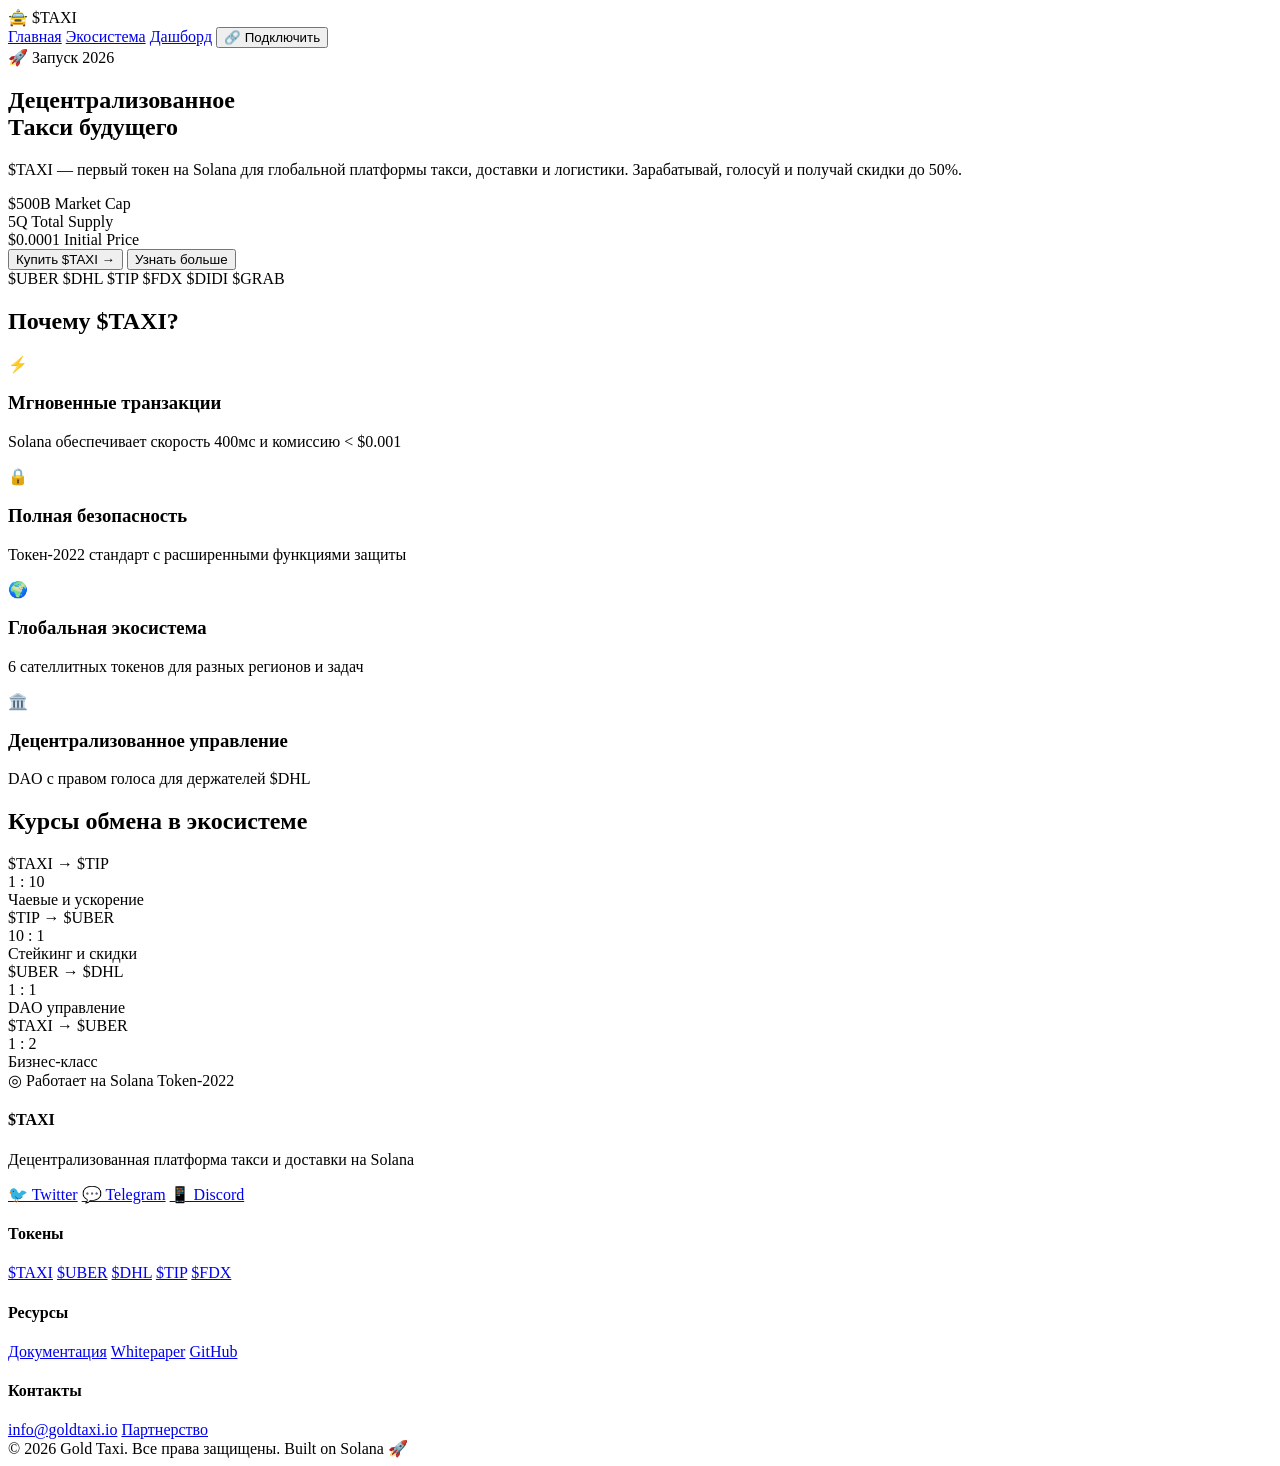
==== index.html @ 5adc87a0 "Add initial index.html for Gold Taxi platform This is the initial commit of the index.html file cont" ====
<!DOCTYPE html>
<html lang="ru">
<head>
    <meta charset="UTF-8">
    <meta name="viewport" content="width=device-width, initial-scale=1.0">
    <title>Gold Taxi - Децентрализованное такси на Solana</title>
    <link rel="stylesheet" href="style.css">
    <link rel="icon" href="data:image/svg+xml,<svg xmlns='http://www.w3.org/2000/svg' viewBox='0 0 100 100'><text y='.9em' font-size='90'>🚖</text></svg>">
</head>
<body>
    <nav class="navbar">
        <div class="nav-container">
            <div class="nav-logo">
                <span class="logo-icon">🚖</span>
                <span class="logo-text">$TAXI</span>
            </div>
            <div class="nav-links">
                <a href="index.html" class="active">Главная</a>
                <a href="ecosystem.html">Экосистема</a>
                <a href="dashboard.html">Дашборд</a>
                <button id="connectWallet" class="wallet-btn">🔗 Подключить</button>
            </div>
        </div>
    </nav>

    <section class="hero">
        <div class="hero-container">
            <div class="hero-content">
                <div class="hero-badge">🚀 Запуск 2026</div>
                <h1 class="hero-title">
                    Децентрализованное<br>
                    <span class="gradient-text">Такси будущего</span>
                </h1>
                <p class="hero-description">
                    $TAXI — первый токен на Solana для глобальной платформы такси, 
                    доставки и логистики. Зарабатывай, голосуй и получай скидки до 50%.
                </p>
                <div class="hero-stats">
                    <div class="stat-item">
                        <span class="stat-value">$500B</span>
                        <span class="stat-label">Market Cap</span>
                    </div>
                    <div class="stat-divider"></div>
                    <div class="stat-item">
                        <span class="stat-value">5Q</span>
                        <span class="stat-label">Total Supply</span>
                    </div>
                    <div class="stat-divider"></div>
                    <div class="stat-item">
                        <span class="stat-value">$0.0001</span>
                        <span class="stat-label">Initial Price</span>
                    </div>
                </div>
                <div class="hero-actions">
                    <button class="btn-primary" id="buyTaxi">
                        Купить $TAXI →
                    </button>
                    <button class="btn-secondary" id="learnMore">
                        Узнать больше
                    </button>
                </div>
            </div>
            <div class="hero-visual">
                <div class="taxi-car">
                    <div class="car-body"></div>
                    <div class="car-wheel front"></div>
                    <div class="car-wheel back"></div>
                </div>
                <div class="floating-tokens">
                    <span class="token-bubble">$UBER</span>
                    <span class="token-bubble">$DHL</span>
                    <span class="token-bubble">$TIP</span>
                    <span class="token-bubble">$FDX</span>
                    <span class="token-bubble">$DIDI</span>
                    <span class="token-bubble">$GRAB</span>
                </div>
            </div>
        </div>
    </section>

    <section class="features">
        <div class="container">
            <h2 class="section-title">Почему <span class="highlight">$TAXI</span>?</h2>
            <div class="features-grid">
                <div class="feature-card">
                    <div class="feature-icon">⚡</div>
                    <h3>Мгновенные транзакции</h3>
                    <p>Solana обеспечивает скорость 400мс и комиссию < $0.001</p>
                </div>
                <div class="feature-card">
                    <div class="feature-icon">🔒</div>
                    <h3>Полная безопасность</h3>
                    <p>Токен-2022 стандарт с расширенными функциями защиты</p>
                </div>
                <div class="feature-card">
                    <div class="feature-icon">🌍</div>
                    <h3>Глобальная экосистема</h3>
                    <p>6 сателлитных токенов для разных регионов и задач</p>
                </div>
                <div class="feature-card">
                    <div class="feature-icon">🏛️</div>
                    <h3>Децентрализованное управление</h3>
                    <p>DAO с правом голоса для держателей $DHL</p>
                </div>
            </div>
        </div>
    </section>

    <section class="exchange">
        <div class="container">
            <h2 class="section-title">Курсы обмена в <span class="highlight">экосистеме</span></h2>
            <div class="exchange-grid">
                <div class="exchange-card">
                    <div class="exchange-pair">$TAXI → $TIP</div>
                    <div class="exchange-rate">1 : 10</div>
                    <div class="exchange-desc">Чаевые и ускорение</div>
                </div>
                <div class="exchange-card">
                    <div class="exchange-pair">$TIP → $UBER</div>
                    <div class="exchange-rate">10 : 1</div>
                    <div class="exchange-desc">Стейкинг и скидки</div>
                </div>
                <div class="exchange-card">
                    <div class="exchange-pair">$UBER → $DHL</div>
                    <div class="exchange-rate">1 : 1</div>
                    <div class="exchange-desc">DAO управление</div>
                </div>
                <div class="exchange-card">
                    <div class="exchange-pair">$TAXI → $UBER</div>
                    <div class="exchange-rate">1 : 2</div>
                    <div class="exchange-desc">Бизнес-класс</div>
                </div>
            </div>
        </div>
    </section>

    <section class="solana-badge">
        <div class="container">
            <div class="badge-content">
                <span class="solana-icon">◎</span>
                <span>Работает на</span>
                <span class="solana-text">Solana</span>
                <span class="badge-version">Token-2022</span>
            </div>
        </div>
    </section>

    <footer class="footer">
        <div class="container">
            <div class="footer-grid">
                <div class="footer-col">
                    <h4>$TAXI</h4>
                    <p>Децентрализованная платформа такси и доставки на Solana</p>
                    <div class="social-links">
                        <a href="#">🐦 Twitter</a>
                        <a href="#">💬 Telegram</a>
                        <a href="#">📱 Discord</a>
                    </div>
                </div>
                <div class="footer-col">
                    <h4>Токены</h4>
                    <a href="#">$TAXI</a>
                    <a href="#">$UBER</a>
                    <a href="#">$DHL</a>
                    <a href="#">$TIP</a>
                    <a href="#">$FDX</a>
                </div>
                <div class="footer-col">
                    <h4>Ресурсы</h4>
                    <a href="#">Документация</a>
                    <a href="#">Whitepaper</a>
                    <a href="#">GitHub</a>
                </div>
                <div class="footer-col">
                    <h4>Контакты</h4>
                    <a href="mailto:info@goldtaxi.io">info@goldtaxi.io</a>
                    <a href="#">Партнерство</a>
                </div>
            </div>
            <div class="footer-bottom">
                <span>© 2026 Gold Taxi. Все права защищены.</span>
                <span>Built on Solana 🚀</span>
            </div>
        </div>
    </footer>

    <script src="script.js"></script>
</body>
</html>
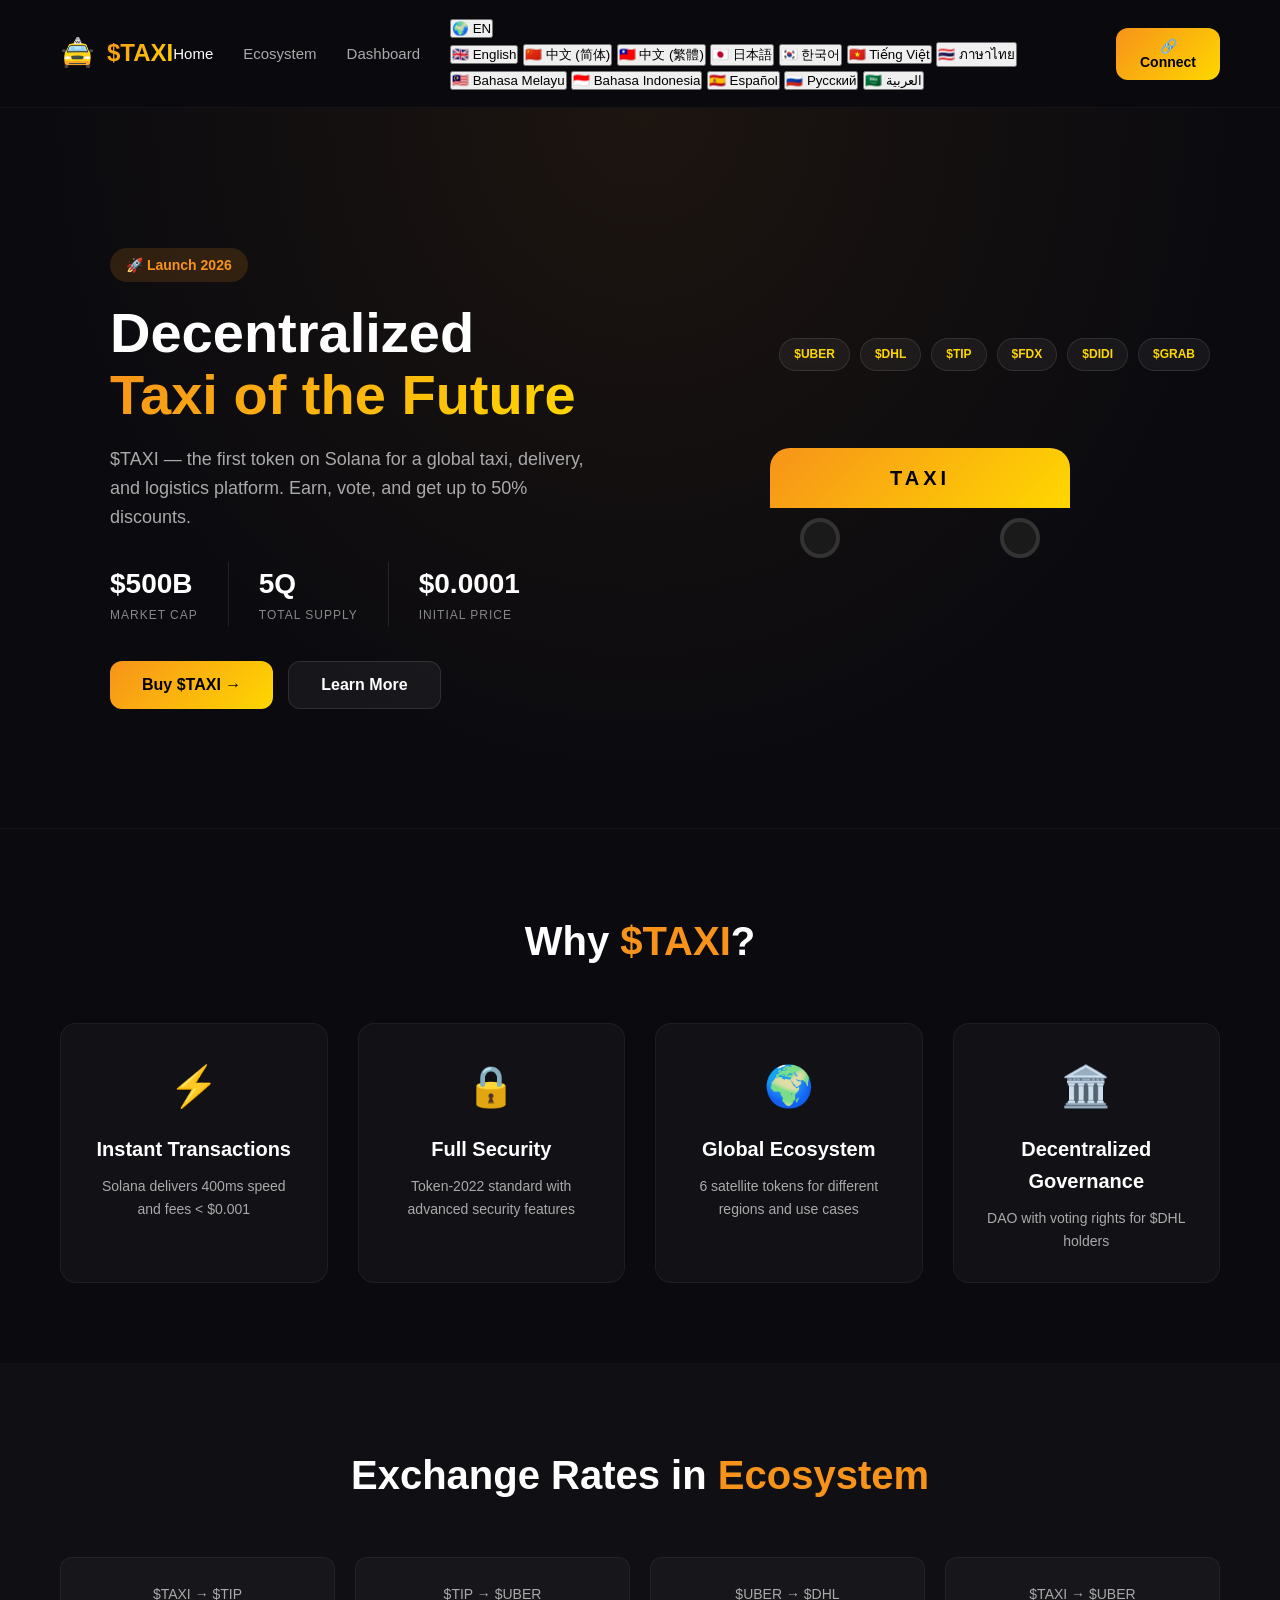
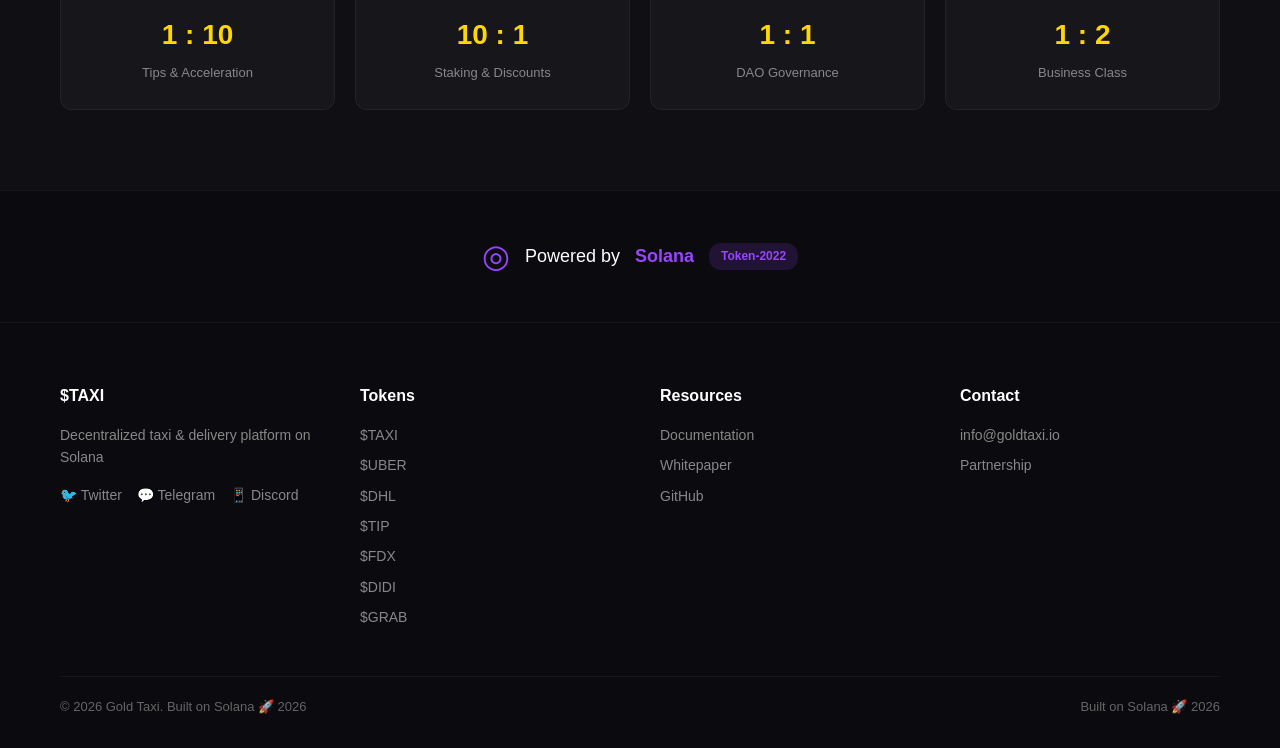
==== commit fc9bdaac: "Translate index.html content to English" ====
--- a/index.html
+++ b/index.html
@@ -1,9 +1,9 @@
 <!DOCTYPE html>
-<html lang="ru">
+<html lang="en">
 <head>
     <meta charset="UTF-8">
     <meta name="viewport" content="width=device-width, initial-scale=1.0">
-    <title>Gold Taxi - Децентрализованное такси на Solana</title>
+    <title>Gold Taxi - Decentralized Taxi on Solana</title>
     <link rel="stylesheet" href="style.css">
     <link rel="icon" href="data:image/svg+xml,<svg xmlns='http://www.w3.org/2000/svg' viewBox='0 0 100 100'><text y='.9em' font-size='90'>🚖</text></svg>">
 </head>
@@ -15,10 +15,29 @@
                 <span class="logo-text">$TAXI</span>
             </div>
             <div class="nav-links">
-                <a href="index.html" class="active">Главная</a>
-                <a href="ecosystem.html">Экосистема</a>
-                <a href="dashboard.html">Дашборд</a>
-                <button id="connectWallet" class="wallet-btn">🔗 Подключить</button>
+                <a href="index.html" class="active" data-i18n="nav_home">Home</a>
+                <a href="ecosystem.html" data-i18n="nav_ecosystem">Ecosystem</a>
+                <a href="dashboard.html" data-i18n="nav_dashboard">Dashboard</a>
+                <div class="language-selector">
+                    <button class="lang-btn" onclick="toggleLanguages()">
+                        🌍 <span id="currentLangLabel">EN</span>
+                    </button>
+                    <div class="lang-dropdown" id="langDropdown">
+                        <button onclick="setLanguage('en')">🇬🇧 English</button>
+                        <button onclick="setLanguage('zh-CN')">🇨🇳 中文 (简体)</button>
+                        <button onclick="setLanguage('zh-TW')">🇹🇼 中文 (繁體)</button>
+                        <button onclick="setLanguage('ja')">🇯🇵 日本語</button>
+                        <button onclick="setLanguage('ko')">🇰🇷 한국어</button>
+                        <button onclick="setLanguage('vi')">🇻🇳 Tiếng Việt</button>
+                        <button onclick="setLanguage('th')">🇹🇭 ภาษาไทย</button>
+                        <button onclick="setLanguage('ms')">🇲🇾 Bahasa Melayu</button>
+                        <button onclick="setLanguage('id')">🇮🇩 Bahasa Indonesia</button>
+                        <button onclick="setLanguage('es')">🇪🇸 Español</button>
+                        <button onclick="setLanguage('ru')">🇷🇺 Русский</button>
+                        <button onclick="setLanguage('ar')">🇸🇦 العربية</button>
+                    </div>
+                </div>
+                <button id="connectWallet" class="wallet-btn">🔗 Connect</button>
             </div>
         </div>
     </nav>
@@ -26,38 +45,34 @@
     <section class="hero">
         <div class="hero-container">
             <div class="hero-content">
-                <div class="hero-badge">🚀 Запуск 2026</div>
+                <div class="hero-badge" data-i18n="hero_badge">🚀 Launch 2026</div>
                 <h1 class="hero-title">
-                    Децентрализованное<br>
-                    <span class="gradient-text">Такси будущего</span>
+                    <span data-i18n="hero_title1">Decentralized</span><br>
+                    <span class="gradient-text" data-i18n="hero_title2">Taxi of the Future</span>
                 </h1>
-                <p class="hero-description">
-                    $TAXI — первый токен на Solana для глобальной платформы такси, 
-                    доставки и логистики. Зарабатывай, голосуй и получай скидки до 50%.
+                <p class="hero-description" data-i18n="hero_desc">
+                    $TAXI — the first token on Solana for a global taxi, delivery, and logistics platform. 
+                    Earn, vote, and get up to 50% discounts.
                 </p>
                 <div class="hero-stats">
                     <div class="stat-item">
                         <span class="stat-value">$500B</span>
-                        <span class="stat-label">Market Cap</span>
+                        <span class="stat-label" data-i18n="stat_mcap">Market Cap</span>
                     </div>
                     <div class="stat-divider"></div>
                     <div class="stat-item">
                         <span class="stat-value">5Q</span>
-                        <span class="stat-label">Total Supply</span>
+                        <span class="stat-label" data-i18n="stat_supply">Total Supply</span>
                     </div>
                     <div class="stat-divider"></div>
                     <div class="stat-item">
                         <span class="stat-value">$0.0001</span>
-                        <span class="stat-label">Initial Price</span>
+                        <span class="stat-label" data-i18n="stat_price">Initial Price</span>
                     </div>
                 </div>
                 <div class="hero-actions">
-                    <button class="btn-primary" id="buyTaxi">
-                        Купить $TAXI →
-                    </button>
-                    <button class="btn-secondary" id="learnMore">
-                        Узнать больше
-                    </button>
+                    <button class="btn-primary" id="buyTaxi" data-i18n="btn_buy">Buy $TAXI →</button>
+                    <button class="btn-secondary" id="learnMore" data-i18n="btn_learn">Learn More</button>
                 </div>
             </div>
             <div class="hero-visual">
@@ -80,27 +95,27 @@
 
     <section class="features">
         <div class="container">
-            <h2 class="section-title">Почему <span class="highlight">$TAXI</span>?</h2>
+            <h2 class="section-title"><span data-i18n="features_title1">Why</span> <span class="highlight" data-i18n="features_title2">$TAXI</span><span data-i18n="features_title3">?</span></h2>
             <div class="features-grid">
                 <div class="feature-card">
                     <div class="feature-icon">⚡</div>
-                    <h3>Мгновенные транзакции</h3>
-                    <p>Solana обеспечивает скорость 400мс и комиссию < $0.001</p>
+                    <h3 data-i18n="feature1_title">Instant Transactions</h3>
+                    <p data-i18n="feature1_desc">Solana delivers 400ms speed and fees < $0.001</p>
                 </div>
                 <div class="feature-card">
                     <div class="feature-icon">🔒</div>
-                    <h3>Полная безопасность</h3>
-                    <p>Токен-2022 стандарт с расширенными функциями защиты</p>
+                    <h3 data-i18n="feature2_title">Full Security</h3>
+                    <p data-i18n="feature2_desc">Token-2022 standard with advanced security features</p>
                 </div>
                 <div class="feature-card">
                     <div class="feature-icon">🌍</div>
-                    <h3>Глобальная экосистема</h3>
-                    <p>6 сателлитных токенов для разных регионов и задач</p>
+                    <h3 data-i18n="feature3_title">Global Ecosystem</h3>
+                    <p data-i18n="feature3_desc">6 satellite tokens for different regions and use cases</p>
                 </div>
                 <div class="feature-card">
                     <div class="feature-icon">🏛️</div>
-                    <h3>Децентрализованное управление</h3>
-                    <p>DAO с правом голоса для держателей $DHL</p>
+                    <h3 data-i18n="feature4_title">Decentralized Governance</h3>
+                    <p data-i18n="feature4_desc">DAO with voting rights for $DHL holders</p>
                 </div>
             </div>
         </div>
@@ -108,27 +123,27 @@
 
     <section class="exchange">
         <div class="container">
-            <h2 class="section-title">Курсы обмена в <span class="highlight">экосистеме</span></h2>
+            <h2 class="section-title"><span data-i18n="exchange_title1">Exchange Rates in</span> <span class="highlight" data-i18n="exchange_title2">Ecosystem</span></h2>
             <div class="exchange-grid">
                 <div class="exchange-card">
                     <div class="exchange-pair">$TAXI → $TIP</div>
                     <div class="exchange-rate">1 : 10</div>
-                    <div class="exchange-desc">Чаевые и ускорение</div>
+                    <div class="exchange-desc" data-i18n="exchange1">Tips & Acceleration</div>
                 </div>
                 <div class="exchange-card">
                     <div class="exchange-pair">$TIP → $UBER</div>
                     <div class="exchange-rate">10 : 1</div>
-                    <div class="exchange-desc">Стейкинг и скидки</div>
+                    <div class="exchange-desc" data-i18n="exchange2">Staking & Discounts</div>
                 </div>
                 <div class="exchange-card">
                     <div class="exchange-pair">$UBER → $DHL</div>
                     <div class="exchange-rate">1 : 1</div>
-                    <div class="exchange-desc">DAO управление</div>
+                    <div class="exchange-desc" data-i18n="exchange3">DAO Governance</div>
                 </div>
                 <div class="exchange-card">
                     <div class="exchange-pair">$TAXI → $UBER</div>
                     <div class="exchange-rate">1 : 2</div>
-                    <div class="exchange-desc">Бизнес-класс</div>
+                    <div class="exchange-desc" data-i18n="exchange4">Business Class</div>
                 </div>
             </div>
         </div>
@@ -138,7 +153,7 @@
         <div class="container">
             <div class="badge-content">
                 <span class="solana-icon">◎</span>
-                <span>Работает на</span>
+                <span data-i18n="solana_powered">Powered by</span>
                 <span class="solana-text">Solana</span>
                 <span class="badge-version">Token-2022</span>
             </div>
@@ -150,7 +165,7 @@
             <div class="footer-grid">
                 <div class="footer-col">
                     <h4>$TAXI</h4>
-                    <p>Децентрализованная платформа такси и доставки на Solana</p>
+                    <p data-i18n="footer_desc">Decentralized taxi & delivery platform on Solana</p>
                     <div class="social-links">
                         <a href="#">🐦 Twitter</a>
                         <a href="#">💬 Telegram</a>
@@ -158,32 +173,35 @@
                     </div>
                 </div>
                 <div class="footer-col">
-                    <h4>Токены</h4>
+                    <h4 data-i18n="footer_tokens">Tokens</h4>
                     <a href="#">$TAXI</a>
                     <a href="#">$UBER</a>
                     <a href="#">$DHL</a>
                     <a href="#">$TIP</a>
                     <a href="#">$FDX</a>
-                </div>
-                <div class="footer-col">
-                    <h4>Ресурсы</h4>
-                    <a href="#">Документация</a>
-                    <a href="#">Whitepaper</a>
-                    <a href="#">GitHub</a>
-                </div>
-                <div class="footer-col">
-                    <h4>Контакты</h4>
+                    <a href="#">$DIDI</a>
+                    <a href="#">$GRAB</a>
+                </div>
+                <div class="footer-col">
+                    <h4 data-i18n="footer_resources">Resources</h4>
+                    <a href="#" data-i18n="footer_docs">Documentation</a>
+                    <a href="#" data-i18n="footer_whitepaper">Whitepaper</a>
+                    <a href="#" data-i18n="footer_github">GitHub</a>
+                </div>
+                <div class="footer-col">
+                    <h4 data-i18n="footer_contact">Contact</h4>
                     <a href="mailto:info@goldtaxi.io">info@goldtaxi.io</a>
-                    <a href="#">Партнерство</a>
+                    <a href="#" data-i18n="footer_partners">Partnership</a>
                 </div>
             </div>
             <div class="footer-bottom">
-                <span>© 2026 Gold Taxi. Все права защищены.</span>
+                <span>© 2026 Gold Taxi. <span data-i18n="footer_rights">All rights reserved.</span></span>
                 <span>Built on Solana 🚀</span>
             </div>
         </div>
     </footer>
 
     <script src="script.js"></script>
+    <script src="languages.js"></script>
 </body>
 </html>
--- a/style.css
+++ b/style.css
@@ -0,0 +1,1076 @@
+/* RESET & BASE */
+* {
+    margin: 0;
+    padding: 0;
+    box-sizing: border-box;
+}
+
+body {
+    font-family: -apple-system, BlinkMacSystemFont, 'Segoe UI', Roboto, Oxygen, Ubuntu, sans-serif;
+    background: #0a0a0f;
+    color: #fff;
+    line-height: 1.6;
+}
+
+.container {
+    max-width: 1200px;
+    margin: 0 auto;
+    padding: 0 20px;
+}
+
+/* NAVBAR */
+.navbar {
+    background: rgba(10, 10, 15, 0.95);
+    backdrop-filter: blur(10px);
+    border-bottom: 1px solid rgba(255, 255, 255, 0.05);
+    padding: 15px 0;
+    position: sticky;
+    top: 0;
+    z-index: 1000;
+}
+
+.nav-container {
+    max-width: 1200px;
+    margin: 0 auto;
+    padding: 0 20px;
+    display: flex;
+    justify-content: space-between;
+    align-items: center;
+}
+
+.nav-logo {
+    display: flex;
+    align-items: center;
+    gap: 12px;
+}
+
+.logo-icon {
+    font-size: 28px;
+}
+
+.logo-text {
+    font-size: 24px;
+    font-weight: 700;
+    background: linear-gradient(135deg, #f7931a, #ffd700);
+    -webkit-background-clip: text;
+    -webkit-text-fill-color: transparent;
+}
+
+.nav-links {
+    display: flex;
+    align-items: center;
+    gap: 30px;
+}
+
+.nav-links a {
+    color: #aaa;
+    text-decoration: none;
+    font-size: 15px;
+    transition: color 0.3s;
+}
+
+.nav-links a:hover,
+.nav-links a.active {
+    color: #fff;
+}
+
+.wallet-btn {
+    background: linear-gradient(135deg, #f7931a, #ffd700);
+    border: none;
+    color: #000;
+    padding: 10px 24px;
+    border-radius: 12px;
+    font-weight: 600;
+    cursor: pointer;
+    transition: transform 0.2s;
+    font-size: 14px;
+}
+
+.wallet-btn:hover {
+    transform: scale(1.05);
+}
+
+/* HERO */
+.hero {
+    padding: 80px 0 60px;
+    min-height: 80vh;
+    display: flex;
+    align-items: center;
+    background: radial-gradient(ellipse at 50% 0%, rgba(247, 147, 26, 0.08), transparent 70%);
+}
+
+.hero-container {
+    max-width: 1200px;
+    margin: 0 auto;
+    padding: 0 20px;
+    display: grid;
+    grid-template-columns: 1fr 1fr;
+    gap: 60px;
+    align-items: center;
+}
+
+.hero-badge {
+    display: inline-block;
+    background: rgba(247, 147, 26, 0.15);
+    color: #f7931a;
+    padding: 6px 16px;
+    border-radius: 20px;
+    font-size: 14px;
+    font-weight: 600;
+    margin-bottom: 20px;
+}
+
+.hero-title {
+    font-size: 56px;
+    font-weight: 800;
+    line-height: 1.1;
+    margin-bottom: 20px;
+}
+
+.gradient-text {
+    background: linear-gradient(135deg, #f7931a, #ffd700);
+    -webkit-background-clip: text;
+    -webkit-text-fill-color: transparent;
+}
+
+.hero-description {
+    font-size: 18px;
+    color: #aaa;
+    margin-bottom: 30px;
+    max-width: 500px;
+}
+
+.hero-stats {
+    display: flex;
+    gap: 30px;
+    margin-bottom: 35px;
+}
+
+.stat-item {
+    display: flex;
+    flex-direction: column;
+}
+
+.stat-value {
+    font-size: 28px;
+    font-weight: 700;
+    color: #fff;
+}
+
+.stat-label {
+    font-size: 13px;
+    color: #888;
+    text-transform: uppercase;
+    letter-spacing: 1px;
+}
+
+.stat-divider {
+    width: 1px;
+    background: rgba(255, 255, 255, 0.1);
+}
+
+.hero-actions {
+    display: flex;
+    gap: 15px;
+}
+
+.btn-primary {
+    background: linear-gradient(135deg, #f7931a, #ffd700);
+    color: #000;
+    border: none;
+    padding: 14px 32px;
+    border-radius: 12px;
+    font-weight: 700;
+    font-size: 16px;
+    cursor: pointer;
+    transition: transform 0.2s;
+    display: flex;
+    align-items: center;
+    gap: 8px;
+}
+
+.btn-primary:hover {
+    transform: translateY(-2px);
+}
+
+.btn-secondary {
+    background: rgba(255, 255, 255, 0.05);
+    color: #fff;
+    border: 1px solid rgba(255, 255, 255, 0.1);
+    padding: 14px 32px;
+    border-radius: 12px;
+    font-weight: 600;
+    font-size: 16px;
+    cursor: pointer;
+    transition: all 0.3s;
+}
+
+.btn-secondary:hover {
+    background: rgba(255, 255, 255, 0.1);
+}
+
+/* TAXI CAR ANIMATION */
+.hero-visual {
+    position: relative;
+    display: flex;
+    justify-content: center;
+    align-items: center;
+}
+
+.taxi-car {
+    width: 300px;
+    height: 120px;
+    position: relative;
+    animation: drive 3s ease-in-out infinite;
+}
+
+.car-body {
+    width: 100%;
+    height: 60px;
+    background: linear-gradient(135deg, #f7931a, #ffd700);
+    border-radius: 20px 20px 0 0;
+    position: relative;
+    margin-top: 30px;
+}
+
+.car-body::before {
+    content: 'TAXI';
+    position: absolute;
+    top: 50%;
+    left: 50%;
+    transform: translate(-50%, -50%);
+    color: #000;
+    font-weight: 900;
+    font-size: 20px;
+    letter-spacing: 4px;
+}
+
+.car-wheel {
+    width: 40px;
+    height: 40px;
+    background: #1a1a1a;
+    border-radius: 50%;
+    border: 4px solid #333;
+    position: absolute;
+    bottom: -20px;
+}
+
+.car-wheel.front {
+    right: 30px;
+}
+
+.car-wheel.back {
+    left: 30px;
+}
+
+@keyframes drive {
+    0%, 100% { transform: translateX(0); }
+    50% { transform: translateX(20px); }
+}
+
+.floating-tokens {
+    position: absolute;
+    top: -80px;
+    right: -40px;
+    display: flex;
+    flex-wrap: wrap;
+    gap: 10px;
+    animation: float 6s ease-in-out infinite;
+}
+
+.token-bubble {
+    background: rgba(255, 255, 255, 0.05);
+    border: 1px solid rgba(255, 255, 255, 0.1);
+    padding: 6px 14px;
+    border-radius: 20px;
+    font-size: 12px;
+    font-weight: 600;
+    color: #ffd700;
+    backdrop-filter: blur(5px);
+}
+
+@keyframes float {
+    0%, 100% { transform: translateY(0); }
+    50% { transform: translateY(-15px); }
+}
+
+/* FEATURES */
+.features {
+    padding: 80px 0;
+    border-top: 1px solid rgba(255, 255, 255, 0.05);
+}
+
+.section-title {
+    font-size: 40px;
+    font-weight: 700;
+    text-align: center;
+    margin-bottom: 50px;
+}
+
+.highlight {
+    color: #f7931a;
+}
+
+.features-grid {
+    display: grid;
+    grid-template-columns: repeat(auto-fit, minmax(250px, 1fr));
+    gap: 30px;
+}
+
+.feature-card {
+    background: rgba(255, 255, 255, 0.03);
+    border: 1px solid rgba(255, 255, 255, 0.05);
+    padding: 30px;
+    border-radius: 16px;
+    text-align: center;
+    transition: all 0.3s;
+}
+
+.feature-card:hover {
+    background: rgba(255, 255, 255, 0.06);
+    transform: translateY(-5px);
+}
+
+.feature-icon {
+    font-size: 40px;
+    margin-bottom: 15px;
+}
+
+.feature-card h3 {
+    font-size: 20px;
+    margin-bottom: 10px;
+}
+
+.feature-card p {
+    color: #aaa;
+    font-size: 14px;
+}
+
+/* EXCHANGE */
+.exchange {
+    padding: 80px 0;
+    background: rgba(255, 255, 255, 0.02);
+}
+
+.exchange-grid {
+    display: grid;
+    grid-template-columns: repeat(auto-fit, minmax(200px, 1fr));
+    gap: 20px;
+}
+
+.exchange-card {
+    background: rgba(255, 255, 255, 0.03);
+    border: 1px solid rgba(255, 255, 255, 0.05);
+    padding: 25px;
+    border-radius: 12px;
+    text-align: center;
+}
+
+.exchange-pair {
+    color: #aaa;
+    font-size: 14px;
+    margin-bottom: 8px;
+}
+
+.exchange-rate {
+    font-size: 28px;
+    font-weight: 700;
+    color: #ffd700;
+    margin-bottom: 5px;
+}
+
+.exchange-desc {
+    color: #888;
+    font-size: 13px;
+}
+
+/* SOLANA BADGE */
+.solana-badge {
+    padding: 40px 0;
+    border-top: 1px solid rgba(255, 255, 255, 0.05);
+}
+
+.badge-content {
+    display: flex;
+    align-items: center;
+    justify-content: center;
+    gap: 15px;
+    font-size: 18px;
+}
+
+.solana-icon {
+    font-size: 32px;
+    color: #9945FF;
+}
+
+.solana-text {
+    font-weight: 700;
+    color: #9945FF;
+}
+
+.badge-version {
+    background: rgba(153, 69, 255, 0.15);
+    color: #9945FF;
+    padding: 4px 12px;
+    border-radius: 12px;
+    font-size: 12px;
+    font-weight: 600;
+}
+
+/* FOOTER */
+.footer {
+    padding: 60px 0 30px;
+    border-top: 1px solid rgba(255, 255, 255, 0.05);
+}
+
+.footer-grid {
+    display: grid;
+    grid-template-columns: repeat(auto-fit, minmax(200px, 1fr));
+    gap: 40px;
+    margin-bottom: 40px;
+}
+
+.footer-col h4 {
+    font-size: 16px;
+    margin-bottom: 15px;
+    color: #fff;
+}
+
+.footer-col p,
+.footer-col a {
+    color: #888;
+    font-size: 14px;
+    text-decoration: none;
+    display: block;
+    margin-bottom: 8px;
+    transition: color 0.3s;
+}
+
+.footer-col a:hover {
+    color: #fff;
+}
+
+.social-links {
+    display: flex;
+    gap: 15px;
+    margin-top: 15px;
+}
+
+.footer-bottom {
+    border-top: 1px solid rgba(255, 255, 255, 0.05);
+    padding-top: 20px;
+    display: flex;
+    justify-content: space-between;
+    color: #666;
+    font-size: 13px;
+}
+
+/* ECOSYSTEM PAGE */
+.ecosystem-hero {
+    padding: 60px 0 40px;
+    text-align: center;
+}
+
+.ecosystem-hero h1 {
+    font-size: 48px;
+    margin-bottom: 15px;
+}
+
+.ecosystem-hero p {
+    color: #aaa;
+    font-size: 18px;
+}
+
+.main-token {
+    padding: 40px 0;
+}
+
+.main-token-card {
+    background: rgba(255, 255, 255, 0.03);
+    border: 1px solid rgba(255, 255, 255, 0.08);
+    border-radius: 20px;
+    padding: 40px;
+    max-width: 800px;
+    margin: 0 auto;
+}
+
+.token-header {
+    display: flex;
+    align-items: center;
+    gap: 20px;
+    margin-bottom: 25px;
+}
+
+.main-token-icon {
+    font-size: 60px;
+}
+
+.token-header h2 {
+    font-size: 32px;
+}
+
+.token-role {
+    color: #f7931a;
+    font-size: 14px;
+    font-weight: 600;
+}
+
+.token-details {
+    display: grid;
+    grid-template-columns: repeat(auto-fit, minmax(150px, 1fr));
+    gap: 15px;
+    margin-bottom: 25px;
+}
+
+.detail-item {
+    background: rgba(255, 255, 255, 0.03);
+    padding: 12px 16px;
+    border-radius: 10px;
+}
+
+.detail-item .label {
+    color: #888;
+    font-size: 12px;
+    text-transform: uppercase;
+    letter-spacing: 1px;
+    display: block;
+}
+
+.detail-item .value {
+    font-weight: 600;
+    font-size: 14px;
+    word-break: break-all;
+}
+
+.value.address {
+    font-size: 12px;
+    cursor: pointer;
+    color: #ffd700;
+}
+
+.token-actions {
+    display: flex;
+    gap: 10px;
+}
+
+.btn-primary-small,
+.btn-secondary-small {
+    padding: 10px 20px;
+    border-radius: 10px;
+    font-weight: 600;
+    font-size: 14px;
+    cursor: pointer;
+    transition: all 0.3s;
+    border: none;
+}
+
+.btn-primary-small {
+    background: linear-gradient(135deg, #f7931a, #ffd700);
+    color: #000;
+}
+
+.btn-secondary-small {
+    background: rgba(255, 255, 255, 0.05);
+    color: #fff;
+    border: 1px solid rgba(255, 255, 255, 0.1);
+}
+
+.btn-primary-small:hover,
+.btn-secondary-small:hover {
+    transform: scale(1.05);
+}
+
+/* SATELLITE TOKENS */
+.satellite-tokens {
+    padding: 60px 0;
+}
+
+.tokens-grid {
+    display: grid;
+    grid-template-columns: repeat(auto-fit, minmax(300px, 1fr));
+    gap: 25px;
+}
+
+.token-card {
+    background: rgba(255, 255, 255, 0.03);
+    border: 1px solid rgba(255, 255, 255, 0.06);
+    border-radius: 16px;
+    padding: 25px;
+    transition: all 0.3s;
+}
+
+.token-card:hover {
+    transform: translateY(-5px);
+    border-color: rgba(247, 147, 26, 0.3);
+}
+
+.token-card-header {
+    display: flex;
+    align-items: center;
+    gap: 12px;
+    margin-bottom: 12px;
+}
+
+.token-icon {
+    font-size: 32px;
+}
+
+.token-card-header h3 {
+    font-size: 20px;
+}
+
+.token-tag {
+    font-size: 11px;
+    background: rgba(247, 147, 26, 0.15);
+    color: #f7931a;
+    padding: 2px 10px;
+    border-radius: 10px;
+    font-weight: 600;
+}
+
+.token-desc {
+    color: #aaa;
+    font-size: 14px;
+    margin-bottom: 15px;
+    line-height: 1.5;
+}
+
+.token-stats {
+    display: flex;
+    gap: 15px;
+    font-size: 13px;
+    color: #888;
+    margin-bottom: 12px;
+}
+
+.token-features {
+    display: flex;
+    gap: 8px;
+    flex-wrap: wrap;
+}
+
+.feature-badge {
+    font-size: 11px;
+    background: rgba(255, 255, 255, 0.05);
+    padding: 4px 12px;
+    border-radius: 10px;
+    color: #aaa;
+}
+
+/* DASHBOARD */
+.dashboard-hero {
+    padding: 60px 0 40px;
+    text-align: center;
+}
+
+.dashboard-hero h1 {
+    font-size: 48px;
+    margin-bottom: 15px;
+}
+
+.dashboard-hero p {
+    color: #aaa;
+    font-size: 18px;
+}
+
+.dashboard-stats {
+    padding: 20px 0 40px;
+}
+
+.stats-grid {
+    display: grid;
+    grid-template-columns: repeat(auto-fit, minmax(200px, 1fr));
+    gap: 20px;
+}
+
+.stat-card {
+    background: rgba(255, 255, 255, 0.03);
+    border: 1px solid rgba(255, 255, 255, 0.05);
+    padding: 20px;
+    border-radius: 12px;
+    display: flex;
+    align-items: center;
+    gap: 15px;
+}
+
+.stat-card-icon {
+    font-size: 32px;
+}
+
+.stat-card-content {
+    flex: 1;
+}
+
+.stat-label {
+    color: #888;
+    font-size: 12px;
+    text-transform: uppercase;
+    letter-spacing: 1px;
+    display: block;
+}
+
+.stat-number {
+    font-size: 22px;
+    font-weight: 700;
+    display: block;
+}
+
+.stat-change {
+    font-size: 13px;
+    font-weight: 600;
+}
+
+.stat-change.positive {
+    color: #00c853;
+}
+
+.stat-change.negative {
+    color: #ff1744;
+}
+
+/* CHART */
+.price-chart {
+    padding: 40px 0;
+}
+
+.chart-container {
+    background: rgba(255, 255, 255, 0.03);
+    border: 1px solid rgba(255, 255, 255, 0.05);
+    border-radius: 16px;
+    padding: 30px;
+}
+
+.chart-container h3 {
+    margin-bottom: 20px;
+    font-size: 18px;
+}
+
+.chart-placeholder {
+    height: 200px;
+    display: flex;
+    align-items: flex-end;
+    gap: 8px;
+    padding: 20px 0;
+}
+
+.chart-bars {
+    display: flex;
+    align-items: flex-end;
+    gap: 8px;
+    width: 100%;
+    height: 100%;
+}
+
+.chart-bar {
+    flex: 1;
+    background: linear-gradient(180deg, #f7931a, #ffd700);
+    border-radius: 4px 4px 0 0;
+    min-height: 10px;
+    transition: height 0.3s;
+}
+
+.chart-price {
+    display: flex;
+    justify-content: space-between;
+    align-items: center;
+    padding-top: 20px;
+    border-top: 1px solid rgba(255, 255, 255, 0.05);
+}
+
+.current-price {
+    font-size: 24px;
+    font-weight: 700;
+}
+
+.price-change.positive {
+    color: #00c853;
+}
+
+/* TOKENS TABLE */
+.all-tokens {
+    padding: 60px 0;
+}
+
+.tokens-table {
+    background: rgba(255, 255, 255, 0.03);
+    border: 1px solid rgba(255, 255, 255, 0.05);
+    border-radius: 16px;
+    overflow: hidden;
+}
+
+.table-header,
+.table-row {
+    display: grid;
+    grid-template-columns: 2fr 1fr 1fr 1fr 1fr;
+    padding: 15px 20px;
+    gap: 10px;
+    align-items: center;
+}
+
+.table-header {
+    background: rgba(255, 255, 255, 0.03);
+    color: #888;
+    font-size: 13px;
+    font-weight: 600;
+    text-transform: uppercase;
+    letter-spacing: 1px;
+}
+
+.table-row {
+    border-top: 1px solid rgba(255, 255, 255, 0.03);
+    transition: background 0.3s;
+}
+
+.table-row:hover {
+    background: rgba(255, 255, 255, 0.03);
+}
+
+.token-name {
+    font-weight: 600;
+}
+
+.positive {
+    color: #00c853;
+}
+
+.neutral {
+    color: #888;
+}
+
+.btn-table {
+    background: rgba(247, 147, 26, 0.15);
+    color: #f7931a;
+    border: none;
+    padding: 6px 16px;
+    border-radius: 8px;
+    font-weight: 600;
+    font-size: 13px;
+    cursor: pointer;
+    transition: all 0.3s;
+    width: fit-content;
+}
+
+.btn-table:hover {
+    background: rgba(247, 147, 26, 0.25);
+}
+
+.btn-table.disabled {
+    opacity: 0.3;
+    cursor: not-allowed;
+}
+
+/* WALLET CARD */
+.wallet-info {
+    padding: 40px 0 60px;
+}
+
+.wallet-card {
+    background: rgba(255, 255, 255, 0.03);
+    border: 1px solid rgba(255, 255, 255, 0.05);
+    border-radius: 16px;
+    padding: 30px;
+    max-width: 500px;
+    margin: 0 auto;
+    text-align: center;
+}
+
+.wallet-card h3 {
+    margin-bottom: 20px;
+}
+
+.wallet-balance {
+    display: grid;
+    grid-template-columns: 1fr 1fr;
+    gap: 10px;
+    margin-bottom: 20px;
+}
+
+.balance-item {
+    background: rgba(255, 255, 255, 0.03);
+    padding: 12px;
+    border-radius: 10px;
+}
+
+.balance-label {
+    color: #888;
+    font-size: 12px;
+    display: block;
+}
+
+.balance-amount {
+    font-size: 18px;
+    font-weight: 700;
+}
+
+/* ECOLOGY MAP */
+.ecosystem-map {
+    padding: 60px 0;
+}
+
+.map-container {
+    display: flex;
+    flex-direction: column;
+    align-items: center;
+    gap: 30px;
+}
+
+.map-node {
+    padding: 15px 40px;
+    border-radius: 16px;
+    font-size: 20px;
+    font-weight: 700;
+    text-align: center;
+}
+
+.map-node.main {
+    background: linear-gradient(135deg, #f7931a, #ffd700);
+    color: #000;
+    font-size: 28px;
+    padding: 20px 50px;
+}
+
+.map-nodes {
+    display: flex;
+    flex-wrap: wrap;
+    justify-content: center;
+    gap: 15px;
+}
+
+.map-node.sub {
+    background: rgba(255, 255, 255, 0.05);
+    border: 1px solid rgba(255, 255, 255, 0.1);
+    color: #fff;
+    font-size: 16px;
+    padding: 12px 25px;
+}
+
+.map-connections {
+    display: flex;
+    gap: 10px;
+    color: #888;
+}
+
+/* RESPONSIVE */
+@media (max-width: 768px) {
+    .hero-container {
+        grid-template-columns: 1fr;
+        text-align: center;
+    }
+    
+    .hero-title {
+        font-size: 36px;
+    }
+    
+    .hero-stats {
+        justify-content: center;
+    }
+    
+    .hero-actions {
+        justify-content: center;
+        flex-wrap: wrap;
+    }
+    
+    .floating-tokens {
+        display: none;
+    }
+    
+    .taxi-car {
+        width: 200px;
+        height: 80px;
+    }
+    
+    .car-body {
+        height: 40px;
+        margin-top: 20px;
+    }
+    
+    .car-wheel {
+        width: 28px;
+        height: 28px;
+        bottom: -14px;
+    }
+    
+    .car-wheel.front {
+        right: 20px;
+    }
+    
+    .car-wheel.back {
+        left: 20px;
+    }
+    
+    .section-title {
+        font-size: 28px;
+    }
+    
+    .nav-links {
+        gap: 15px;
+    }
+    
+    .nav-links a {
+        font-size: 13px;
+    }
+    
+    .wallet-btn {
+        padding: 8px 16px;
+        font-size: 12px;
+    }
+    
+    .table-header,
+    .table-row {
+        grid-template-columns: 1fr 1fr 1fr;
+        font-size: 12px;
+        padding: 10px 15px;
+    }
+    
+    .table-header span:last-child,
+    .table-row span:last-child {
+        display: none;
+    }
+    
+    .token-details {
+        grid-template-columns: 1fr 1fr;
+    }
+    
+    .tokens-grid {
+        grid-template-columns: 1fr;
+    }
+    
+    .stats-grid {
+        grid-template-columns: 1fr 1fr;
+    }
+    
+    .footer-grid {
+        grid-template-columns: 1fr 1fr;
+    }
+}
+
+@media (max-width: 480px) {
+    .nav-links a:not(.active) {
+        display: none;
+    }
+    
+    .hero-title {
+        font-size: 28px;
+    }
+    
+    .stat-value {
+        font-size: 20px;
+    }
+    
+    .wallet-balance {
+        grid-template-columns: 1fr;
+    }
+    
+    .token-actions {
+        flex-wrap: wrap;
+        justify-content: center;
+    }
+    
+    .stats-grid {
+        grid-template-columns: 1fr;
+    }
+    
+    .footer-grid {
+        grid-template-columns: 1fr;
+    }
+  }
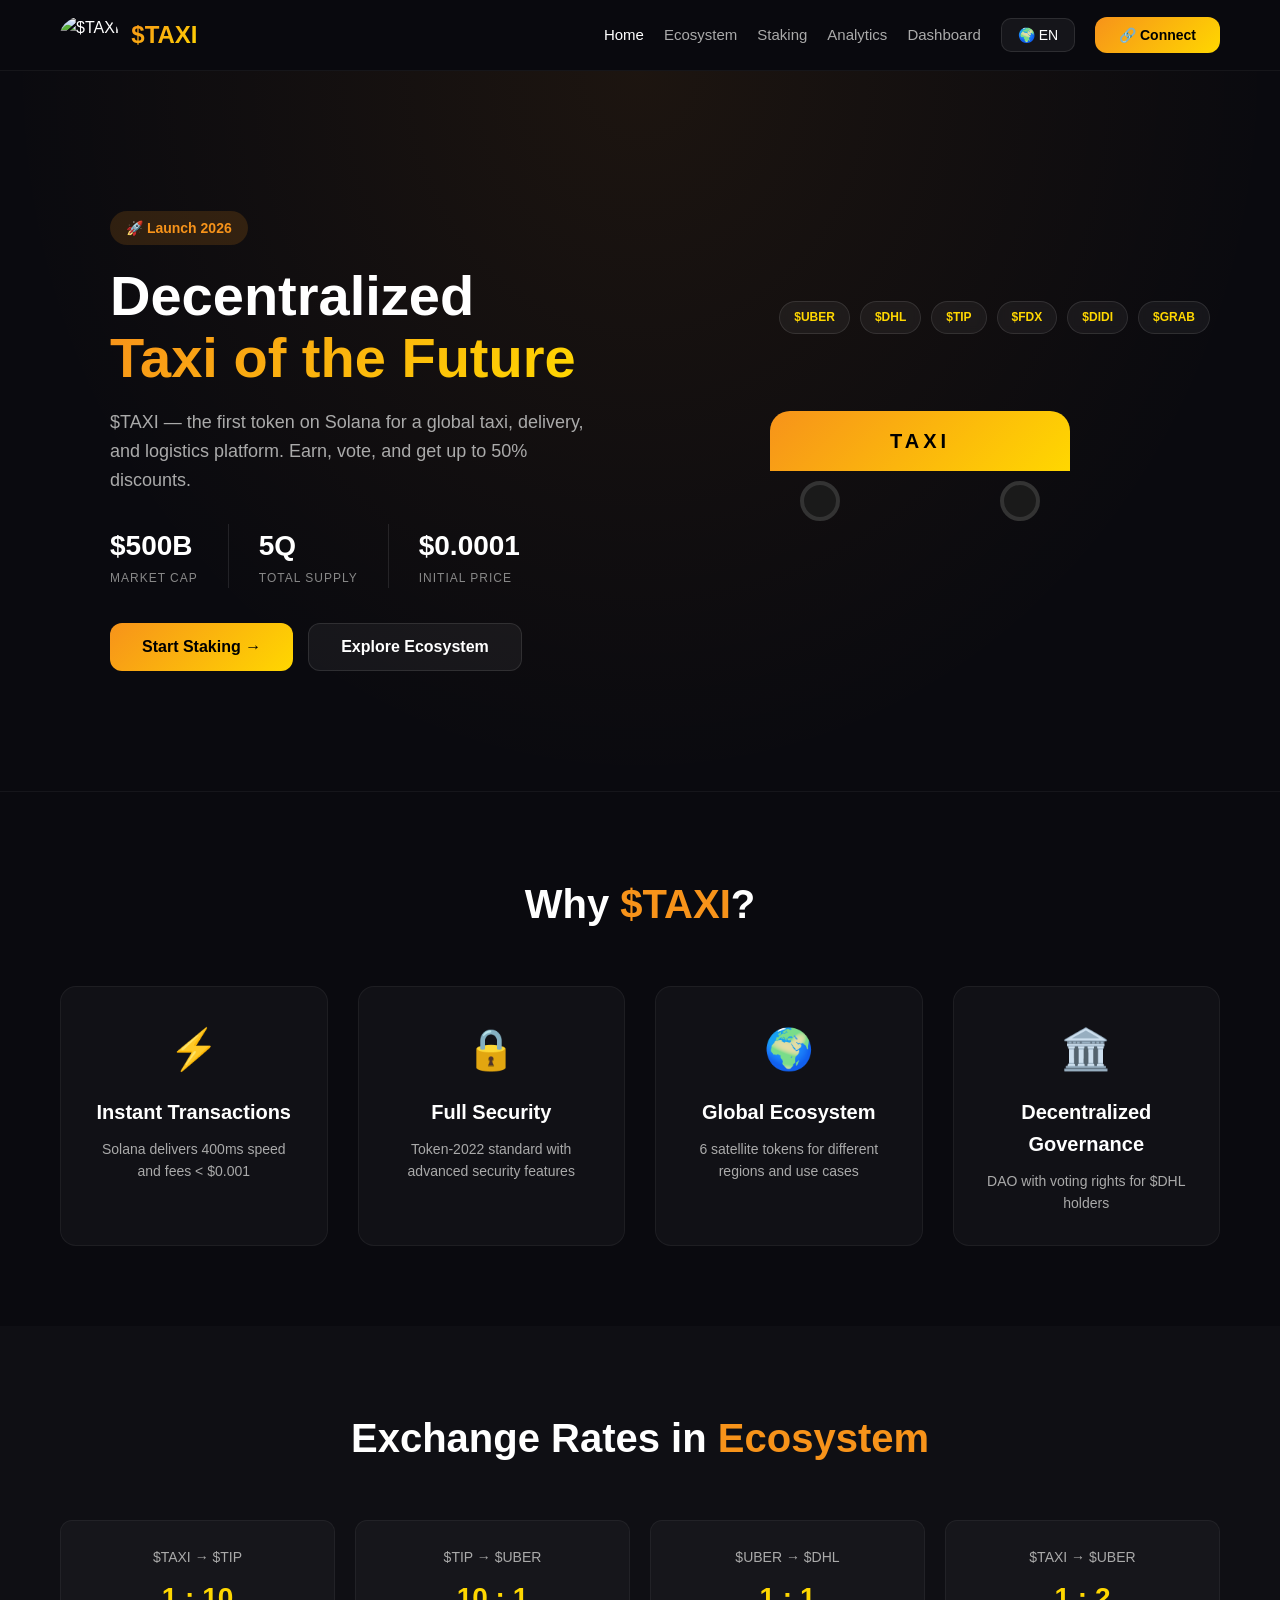
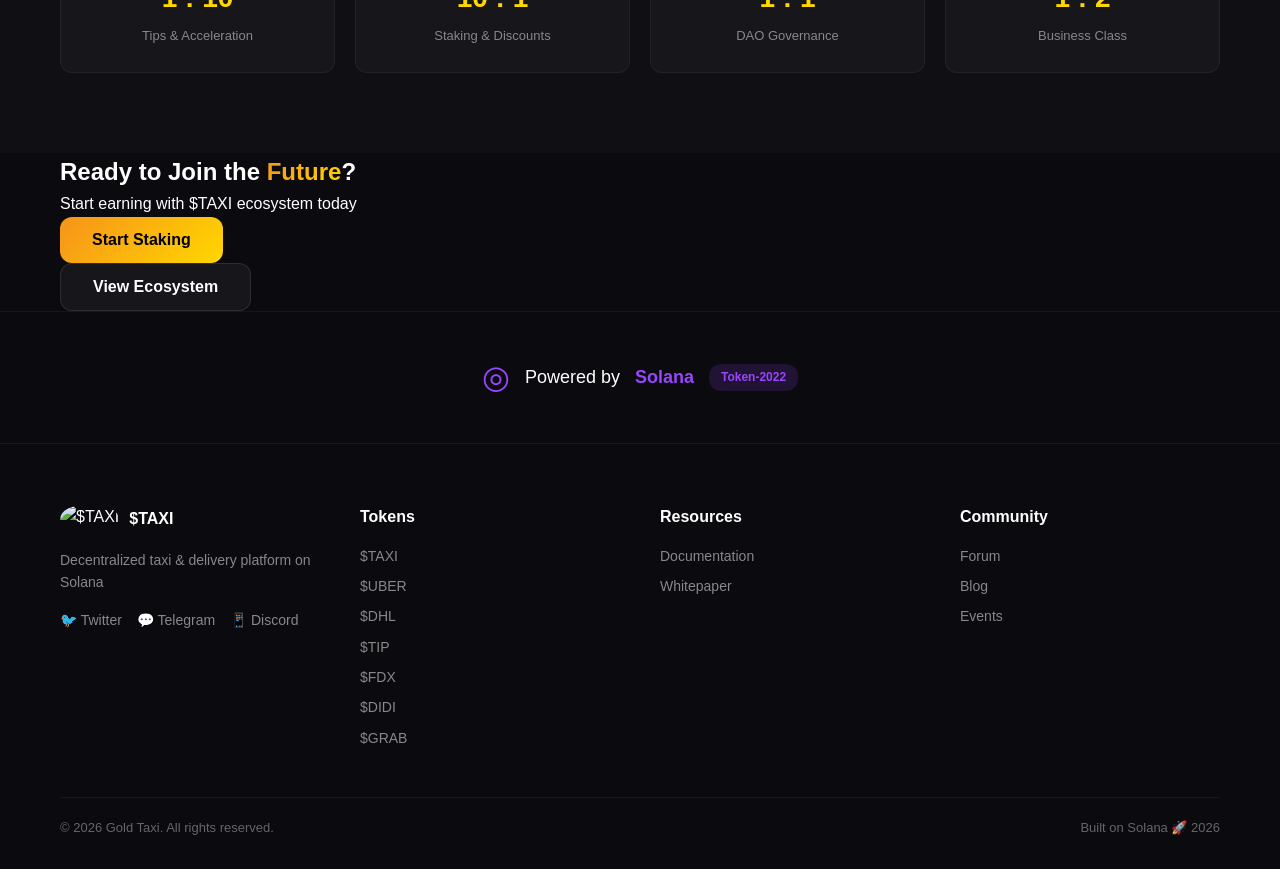
==== commit 9cc69cf4: "Update navigation and content in index.html" ====
--- a/index.html
+++ b/index.html
@@ -11,21 +11,23 @@
     <nav class="navbar">
         <div class="nav-container">
             <div class="nav-logo">
-                <span class="logo-icon">🚖</span>
+                <img src="https://raw.githubusercontent.com/goldtaxi/taxi/refs/heads/main/taxi_logo.png" alt="$TAXI" height="40" style="border-radius: 50%;">
                 <span class="logo-text">$TAXI</span>
             </div>
             <div class="nav-links">
-                <a href="index.html" class="active" data-i18n="nav_home">Home</a>
-                <a href="ecosystem.html" data-i18n="nav_ecosystem">Ecosystem</a>
-                <a href="dashboard.html" data-i18n="nav_dashboard">Dashboard</a>
+                <a href="index.html" class="active">Home</a>
+                <a href="ecosystem.html">Ecosystem</a>
+                <a href="staking.html">Staking</a>
+                <a href="analytics.html">Analytics</a>
+                <a href="dashboard.html">Dashboard</a>
                 <div class="language-selector">
                     <button class="lang-btn" onclick="toggleLanguages()">
                         🌍 <span id="currentLangLabel">EN</span>
                     </button>
                     <div class="lang-dropdown" id="langDropdown">
                         <button onclick="setLanguage('en')">🇬🇧 English</button>
-                        <button onclick="setLanguage('zh-CN')">🇨🇳 中文 (简体)</button>
-                        <button onclick="setLanguage('zh-TW')">🇹🇼 中文 (繁體)</button>
+                        <button onclick="setLanguage('zh-CN')">🇨🇳 中文</button>
+                        <button onclick="setLanguage('zh-TW')">🇹🇼 繁體中文</button>
                         <button onclick="setLanguage('ja')">🇯🇵 日本語</button>
                         <button onclick="setLanguage('ko')">🇰🇷 한국어</button>
                         <button onclick="setLanguage('vi')">🇻🇳 Tiếng Việt</button>
@@ -45,34 +47,38 @@
     <section class="hero">
         <div class="hero-container">
             <div class="hero-content">
-                <div class="hero-badge" data-i18n="hero_badge">🚀 Launch 2026</div>
+                <div class="hero-badge">🚀 Launch 2026</div>
                 <h1 class="hero-title">
-                    <span data-i18n="hero_title1">Decentralized</span><br>
-                    <span class="gradient-text" data-i18n="hero_title2">Taxi of the Future</span>
+                    <span>Decentralized</span><br>
+                    <span class="gradient-text">Taxi of the Future</span>
                 </h1>
-                <p class="hero-description" data-i18n="hero_desc">
+                <p class="hero-description">
                     $TAXI — the first token on Solana for a global taxi, delivery, and logistics platform. 
                     Earn, vote, and get up to 50% discounts.
                 </p>
                 <div class="hero-stats">
                     <div class="stat-item">
                         <span class="stat-value">$500B</span>
-                        <span class="stat-label" data-i18n="stat_mcap">Market Cap</span>
+                        <span class="stat-label">Market Cap</span>
                     </div>
                     <div class="stat-divider"></div>
                     <div class="stat-item">
                         <span class="stat-value">5Q</span>
-                        <span class="stat-label" data-i18n="stat_supply">Total Supply</span>
+                        <span class="stat-label">Total Supply</span>
                     </div>
                     <div class="stat-divider"></div>
                     <div class="stat-item">
                         <span class="stat-value">$0.0001</span>
-                        <span class="stat-label" data-i18n="stat_price">Initial Price</span>
+                        <span class="stat-label">Initial Price</span>
                     </div>
                 </div>
                 <div class="hero-actions">
-                    <button class="btn-primary" id="buyTaxi" data-i18n="btn_buy">Buy $TAXI →</button>
-                    <button class="btn-secondary" id="learnMore" data-i18n="btn_learn">Learn More</button>
+                    <button class="btn-primary" onclick="window.location.href='staking.html'">
+                        Start Staking →
+                    </button>
+                    <button class="btn-secondary" onclick="window.location.href='ecosystem.html'">
+                        Explore Ecosystem
+                    </button>
                 </div>
             </div>
             <div class="hero-visual">
@@ -95,27 +101,27 @@
 
     <section class="features">
         <div class="container">
-            <h2 class="section-title"><span data-i18n="features_title1">Why</span> <span class="highlight" data-i18n="features_title2">$TAXI</span><span data-i18n="features_title3">?</span></h2>
+            <h2 class="section-title">Why <span class="highlight">$TAXI</span>?</h2>
             <div class="features-grid">
                 <div class="feature-card">
                     <div class="feature-icon">⚡</div>
-                    <h3 data-i18n="feature1_title">Instant Transactions</h3>
-                    <p data-i18n="feature1_desc">Solana delivers 400ms speed and fees < $0.001</p>
+                    <h3>Instant Transactions</h3>
+                    <p>Solana delivers 400ms speed and fees < $0.001</p>
                 </div>
                 <div class="feature-card">
                     <div class="feature-icon">🔒</div>
-                    <h3 data-i18n="feature2_title">Full Security</h3>
-                    <p data-i18n="feature2_desc">Token-2022 standard with advanced security features</p>
+                    <h3>Full Security</h3>
+                    <p>Token-2022 standard with advanced security features</p>
                 </div>
                 <div class="feature-card">
                     <div class="feature-icon">🌍</div>
-                    <h3 data-i18n="feature3_title">Global Ecosystem</h3>
-                    <p data-i18n="feature3_desc">6 satellite tokens for different regions and use cases</p>
+                    <h3>Global Ecosystem</h3>
+                    <p>6 satellite tokens for different regions and use cases</p>
                 </div>
                 <div class="feature-card">
                     <div class="feature-icon">🏛️</div>
-                    <h3 data-i18n="feature4_title">Decentralized Governance</h3>
-                    <p data-i18n="feature4_desc">DAO with voting rights for $DHL holders</p>
+                    <h3>Decentralized Governance</h3>
+                    <p>DAO with voting rights for $DHL holders</p>
                 </div>
             </div>
         </div>
@@ -123,27 +129,40 @@
 
     <section class="exchange">
         <div class="container">
-            <h2 class="section-title"><span data-i18n="exchange_title1">Exchange Rates in</span> <span class="highlight" data-i18n="exchange_title2">Ecosystem</span></h2>
+            <h2 class="section-title">Exchange Rates in <span class="highlight">Ecosystem</span></h2>
             <div class="exchange-grid">
                 <div class="exchange-card">
                     <div class="exchange-pair">$TAXI → $TIP</div>
                     <div class="exchange-rate">1 : 10</div>
-                    <div class="exchange-desc" data-i18n="exchange1">Tips & Acceleration</div>
+                    <div class="exchange-desc">Tips & Acceleration</div>
                 </div>
                 <div class="exchange-card">
                     <div class="exchange-pair">$TIP → $UBER</div>
                     <div class="exchange-rate">10 : 1</div>
-                    <div class="exchange-desc" data-i18n="exchange2">Staking & Discounts</div>
+                    <div class="exchange-desc">Staking & Discounts</div>
                 </div>
                 <div class="exchange-card">
                     <div class="exchange-pair">$UBER → $DHL</div>
                     <div class="exchange-rate">1 : 1</div>
-                    <div class="exchange-desc" data-i18n="exchange3">DAO Governance</div>
+                    <div class="exchange-desc">DAO Governance</div>
                 </div>
                 <div class="exchange-card">
                     <div class="exchange-pair">$TAXI → $UBER</div>
                     <div class="exchange-rate">1 : 2</div>
-                    <div class="exchange-desc" data-i18n="exchange4">Business Class</div>
+                    <div class="exchange-desc">Business Class</div>
+                </div>
+            </div>
+        </div>
+    </section>
+
+    <section class="cta-section">
+        <div class="container">
+            <div class="cta-card">
+                <h2>Ready to Join the <span class="gradient-text">Future</span>?</h2>
+                <p>Start earning with $TAXI ecosystem today</p>
+                <div class="cta-buttons">
+                    <button class="btn-primary" onclick="window.location.href='staking.html'">Start Staking</button>
+                    <button class="btn-secondary" onclick="window.location.href='ecosystem.html'">View Ecosystem</button>
                 </div>
             </div>
         </div>
@@ -153,7 +172,7 @@
         <div class="container">
             <div class="badge-content">
                 <span class="solana-icon">◎</span>
-                <span data-i18n="solana_powered">Powered by</span>
+                <span>Powered by</span>
                 <span class="solana-text">Solana</span>
                 <span class="badge-version">Token-2022</span>
             </div>
@@ -164,8 +183,11 @@
         <div class="container">
             <div class="footer-grid">
                 <div class="footer-col">
-                    <h4>$TAXI</h4>
-                    <p data-i18n="footer_desc">Decentralized taxi & delivery platform on Solana</p>
+                    <div style="display:flex;align-items:center;gap:10px;margin-bottom:15px;">
+                        <img src="https://raw.githubusercontent.com/goldtaxi/taxi/refs/heads/main/taxi_logo.png" alt="$TAXI" height="30" style="border-radius:50%;">
+                        <h4 style="margin:0;">$TAXI</h4>
+                    </div>
+                    <p>Decentralized taxi & delivery platform on Solana</p>
                     <div class="social-links">
                         <a href="#">🐦 Twitter</a>
                         <a href="#">💬 Telegram</a>
@@ -173,7 +195,7 @@
                     </div>
                 </div>
                 <div class="footer-col">
-                    <h4 data-i18n="footer_tokens">Tokens</h4>
+                    <h4>Tokens</h4>
                     <a href="#">$TAXI</a>
                     <a href="#">$UBER</a>
                     <a href="#">$DHL</a>
@@ -183,19 +205,19 @@
                     <a href="#">$GRAB</a>
                 </div>
                 <div class="footer-col">
-                    <h4 data-i18n="footer_resources">Resources</h4>
-                    <a href="#" data-i18n="footer_docs">Documentation</a>
-                    <a href="#" data-i18n="footer_whitepaper">Whitepaper</a>
-                    <a href="#" data-i18n="footer_github">GitHub</a>
-                </div>
-                <div class="footer-col">
-                    <h4 data-i18n="footer_contact">Contact</h4>
-                    <a href="mailto:info@goldtaxi.io">info@goldtaxi.io</a>
-                    <a href="#" data-i18n="footer_partners">Partnership</a>
+                    <h4>Resources</h4>
+                    <a href="#">Documentation</a>
+                    <a href="#">Whitepaper</a>
+                </div>
+                <div class="footer-col">
+                    <h4>Community</h4>
+                    <a href="#">Forum</a>
+                    <a href="#">Blog</a>
+                    <a href="#">Events</a>
                 </div>
             </div>
             <div class="footer-bottom">
-                <span>© 2026 Gold Taxi. <span data-i18n="footer_rights">All rights reserved.</span></span>
+                <span>© 2026 Gold Taxi. All rights reserved.</span>
                 <span>Built on Solana 🚀</span>
             </div>
         </div>
--- a/style.css
+++ b/style.css
@@ -1,4 +1,3 @@
-/* RESET & BASE */
 * {
     margin: 0;
     padding: 0;
@@ -36,6 +35,8 @@
     display: flex;
     justify-content: space-between;
     align-items: center;
+    flex-wrap: wrap;
+    gap: 10px;
 }
 
 .nav-logo {
@@ -59,7 +60,8 @@
 .nav-links {
     display: flex;
     align-items: center;
-    gap: 30px;
+    gap: 20px;
+    flex-wrap: wrap;
 }
 
 .nav-links a {
@@ -90,6 +92,81 @@
     transform: scale(1.05);
 }
 
+/* LANGUAGE SELECTOR */
+.language-selector {
+    position: relative;
+    display: inline-block;
+}
+
+.lang-btn {
+    background: rgba(255, 255, 255, 0.05);
+    border: 1px solid rgba(255, 255, 255, 0.1);
+    color: #fff;
+    padding: 8px 16px;
+    border-radius: 10px;
+    cursor: pointer;
+    font-size: 14px;
+    transition: all 0.3s;
+}
+
+.lang-btn:hover {
+    background: rgba(255, 255, 255, 0.1);
+}
+
+.lang-dropdown {
+    display: none;
+    position: absolute;
+    top: 45px;
+    right: 0;
+    background: #1a1a24;
+    border: 1px solid rgba(255, 255, 255, 0.1);
+    border-radius: 12px;
+    padding: 8px;
+    min-width: 200px;
+    max-height: 400px;
+    overflow-y: auto;
+    box-shadow: 0 20px 60px rgba(0,0,0,0.5);
+    z-index: 1000;
+}
+
+.lang-dropdown.show {
+    display: block;
+}
+
+.lang-dropdown button {
+    display: block;
+    width: 100%;
+    padding: 10px 16px;
+    background: transparent;
+    border: none;
+    color: #fff;
+    font-size: 14px;
+    text-align: left;
+    cursor: pointer;
+    border-radius: 8px;
+    transition: background 0.3s;
+}
+
+.lang-dropdown button:hover {
+    background: rgba(255, 255, 255, 0.05);
+}
+
+.lang-dropdown::-webkit-scrollbar {
+    width: 4px;
+}
+.lang-dropdown::-webkit-scrollbar-thumb {
+    background: rgba(255, 255, 255, 0.2);
+    border-radius: 4px;
+}
+
+/* RTL */
+[dir="rtl"] .nav-links {
+    flex-direction: row-reverse;
+}
+[dir="rtl"] .hero-actions {
+    flex-direction: row-reverse;
+}
+
 /* HERO */
 .hero {
     padding: 80px 0 60px;
@@ -209,7 +286,7 @@
     background: rgba(255, 255, 255, 0.1);
 }
 
-/* TAXI CAR ANIMATION */
+/* TAXI CAR */
 .hero-visual {
     position: relative;
     display: flex;
@@ -255,13 +332,8 @@
     bottom: -20px;
 }
 
-.car-wheel.front {
-    right: 30px;
-}
-
-.car-wheel.back {
-    left: 30px;
-}
+.car-wheel.front { right: 30px; }
+.car-wheel.back { left: 30px; }
 
 @keyframes drive {
     0%, 100% { transform: translateX(0); }
@@ -551,6 +623,7 @@
 .token-actions {
     display: flex;
     gap: 10px;
+    flex-wrap: wrap;
 }
 
 .btn-primary-small,
@@ -657,6 +730,126 @@
     color: #aaa;
 }
 
+/* ECOSYSTEM MAP */
+.ecosystem-map {
+    padding: 60px 0;
+}
+
+.map-container {
+    display: flex;
+    flex-direction: column;
+    align-items: center;
+    gap: 30px;
+}
+
+.map-node {
+    padding: 15px 40px;
+    border-radius: 16px;
+    font-size: 20px;
+    font-weight: 700;
+    text-align: center;
+}
+
+.map-node.main {
+    background: linear-gradient(135deg, #f7931a, #ffd700);
+    color: #000;
+    font-size: 28px;
+    padding: 20px 50px;
+}
+
+.map-nodes {
+    display: flex;
+    flex-wrap: wrap;
+    justify-content: center;
+    gap: 15px;
+}
+
+.map-node.sub {
+    background: rgba(255, 255, 255, 0.05);
+    border: 1px solid rgba(255, 255, 255, 0.1);
+    color: #fff;
+    font-size: 16px;
+    padding: 12px 25px;
+}
+
+.conn-arrow {
+    font-size: 30px;
+    color: #f7931a;
+}
+
+.map-rates {
+    display: flex;
+    flex-wrap: wrap;
+    justify-content: center;
+    gap: 15px;
+    margin-top: 20px;
+}
+
+.rate-item {
+    background: rgba(255, 255, 255, 0.05);
+    border: 1px solid rgba(255, 255, 255, 0.08);
+    padding: 8px 18px;
+    border-radius: 20px;
+    font-size: 13px;
+    color: #ffd700;
+}
+
+/* REGIONAL FEATURES */
+.regional-features {
+    padding: 60px 0;
+    background: rgba(255, 255, 255, 0.02);
+}
+
+.regional-grid {
+    display: grid;
+    grid-template-columns: repeat(auto-fit, minmax(300px, 1fr));
+    gap: 30px;
+}
+
+.regional-card {
+    background: rgba(255, 255, 255, 0.03);
+    border: 1px solid rgba(255, 255, 255, 0.06);
+    border-radius: 16px;
+    padding: 30px;
+    text-align: center;
+    transition: all 0.3s;
+}
+
+.regional-card:hover {
+    transform: translateY(-5px);
+    border-color: rgba(247, 147, 26, 0.3);
+}
+
+.regional-icon {
+    font-size: 48px;
+    margin-bottom: 15px;
+}
+
+.regional-card h3 {
+    font-size: 22px;
+    margin-bottom: 10px;
+}
+
+.regional-card p {
+    color: #aaa;
+    font-size: 14px;
+    margin-bottom: 15px;
+}
+
+.regional-details {
+    display: flex;
+    flex-direction: column;
+    gap: 8px;
+}
+
+.regional-details span {
+    font-size: 13px;
+    color: #888;
+    padding: 6px 12px;
+    background: rgba(255, 255, 255, 0.03);
+    border-radius: 8px;
+}
+
 /* DASHBOARD */
 .dashboard-hero {
     padding: 60px 0 40px;
@@ -720,13 +913,10 @@
     font-weight: 600;
 }
 
-.stat-change.positive {
-    color: #00c853;
-}
-
-.stat-change.negative {
-    color: #ff1744;
-}
+.stat-change.positive { color: #00c853; }
+.stat-change.negative { color: #ff1744; }
+.positive { color: #00c853; }
+.neutral { color: #888; }
 
 /* CHART */
 .price-chart {
@@ -749,7 +939,6 @@
     height: 200px;
     display: flex;
     align-items: flex-end;
-    gap: 8px;
     padding: 20px 0;
 }
 
@@ -782,10 +971,6 @@
     font-weight: 700;
 }
 
-.price-change.positive {
-    color: #00c853;
-}
-
 /* TOKENS TABLE */
 .all-tokens {
     padding: 60px 0;
@@ -827,14 +1012,6 @@
 
 .token-name {
     font-weight: 600;
-}
-
-.positive {
-    color: #00c853;
-}
-
-.neutral {
-    color: #888;
 }
 
 .btn-table {
@@ -902,145 +1079,95 @@
     font-weight: 700;
 }
 
-/* ECOLOGY MAP */
-.ecosystem-map {
-    padding: 60px 0;
-}
-
-.map-container {
-    display: flex;
-    flex-direction: column;
-    align-items: center;
-    gap: 30px;
-}
-
-.map-node {
-    padding: 15px 40px;
-    border-radius: 16px;
-    font-size: 20px;
-    font-weight: 700;
-    text-align: center;
-}
-
-.map-node.main {
-    background: linear-gradient(135deg, #f7931a, #ffd700);
-    color: #000;
-    font-size: 28px;
-    padding: 20px 50px;
-}
-
-.map-nodes {
-    display: flex;
-    flex-wrap: wrap;
-    justify-content: center;
-    gap: 15px;
-}
-
-.map-node.sub {
-    background: rgba(255, 255, 255, 0.05);
-    border: 1px solid rgba(255, 255, 255, 0.1);
-    color: #fff;
-    font-size: 16px;
-    padding: 12px 25px;
-}
-
-.map-connections {
-    display: flex;
-    gap: 10px;
-    color: #888;
-}
-
 /* RESPONSIVE */
 @media (max-width: 768px) {
     .hero-container {
         grid-template-columns: 1fr;
         text-align: center;
     }
-    
     .hero-title {
         font-size: 36px;
     }
-    
     .hero-stats {
         justify-content: center;
     }
-    
     .hero-actions {
         justify-content: center;
         flex-wrap: wrap;
     }
-    
     .floating-tokens {
         display: none;
     }
-    
     .taxi-car {
         width: 200px;
         height: 80px;
     }
-    
     .car-body {
         height: 40px;
         margin-top: 20px;
     }
-    
+    .car-body::before {
+        font-size: 14px;
+    }
     .car-wheel {
         width: 28px;
         height: 28px;
         bottom: -14px;
     }
-    
-    .car-wheel.front {
-        right: 20px;
-    }
-    
-    .car-wheel.back {
-        left: 20px;
-    }
-    
+    .car-wheel.front { right: 20px; }
+    .car-wheel.back { left: 20px; }
     .section-title {
         font-size: 28px;
     }
-    
     .nav-links {
-        gap: 15px;
-    }
-    
+        gap: 10px;
+    }
     .nav-links a {
         font-size: 13px;
     }
-    
     .wallet-btn {
         padding: 8px 16px;
         font-size: 12px;
     }
-    
     .table-header,
     .table-row {
         grid-template-columns: 1fr 1fr 1fr;
         font-size: 12px;
         padding: 10px 15px;
     }
-    
     .table-header span:last-child,
     .table-row span:last-child {
         display: none;
     }
-    
     .token-details {
         grid-template-columns: 1fr 1fr;
     }
-    
     .tokens-grid {
         grid-template-columns: 1fr;
     }
-    
     .stats-grid {
         grid-template-columns: 1fr 1fr;
     }
-    
     .footer-grid {
         grid-template-columns: 1fr 1fr;
+    }
+    .lang-dropdown {
+        right: -80px;
+        min-width: 160px;
+    }
+    .ecosystem-hero h1 {
+        font-size: 32px;
+    }
+    .dashboard-hero h1 {
+        font-size: 32px;
+    }
+    .map-node.main {
+        font-size: 20px;
+        padding: 15px 30px;
+    }
+    .map-node.sub {
+        font-size: 14px;
+        padding: 10px 18px;
     }
 }
 
@@ -1048,29 +1175,30 @@
     .nav-links a:not(.active) {
         display: none;
     }
-    
     .hero-title {
         font-size: 28px;
     }
-    
     .stat-value {
         font-size: 20px;
     }
-    
     .wallet-balance {
         grid-template-columns: 1fr;
     }
-    
     .token-actions {
         flex-wrap: wrap;
         justify-content: center;
     }
-    
     .stats-grid {
         grid-template-columns: 1fr;
     }
-    
     .footer-grid {
         grid-template-columns: 1fr;
     }
-  }
+    .regional-grid {
+        grid-template-columns: 1fr;
+    }
+    .map-rates {
+        flex-direction: column;
+        align-items: center;
+    }
+}
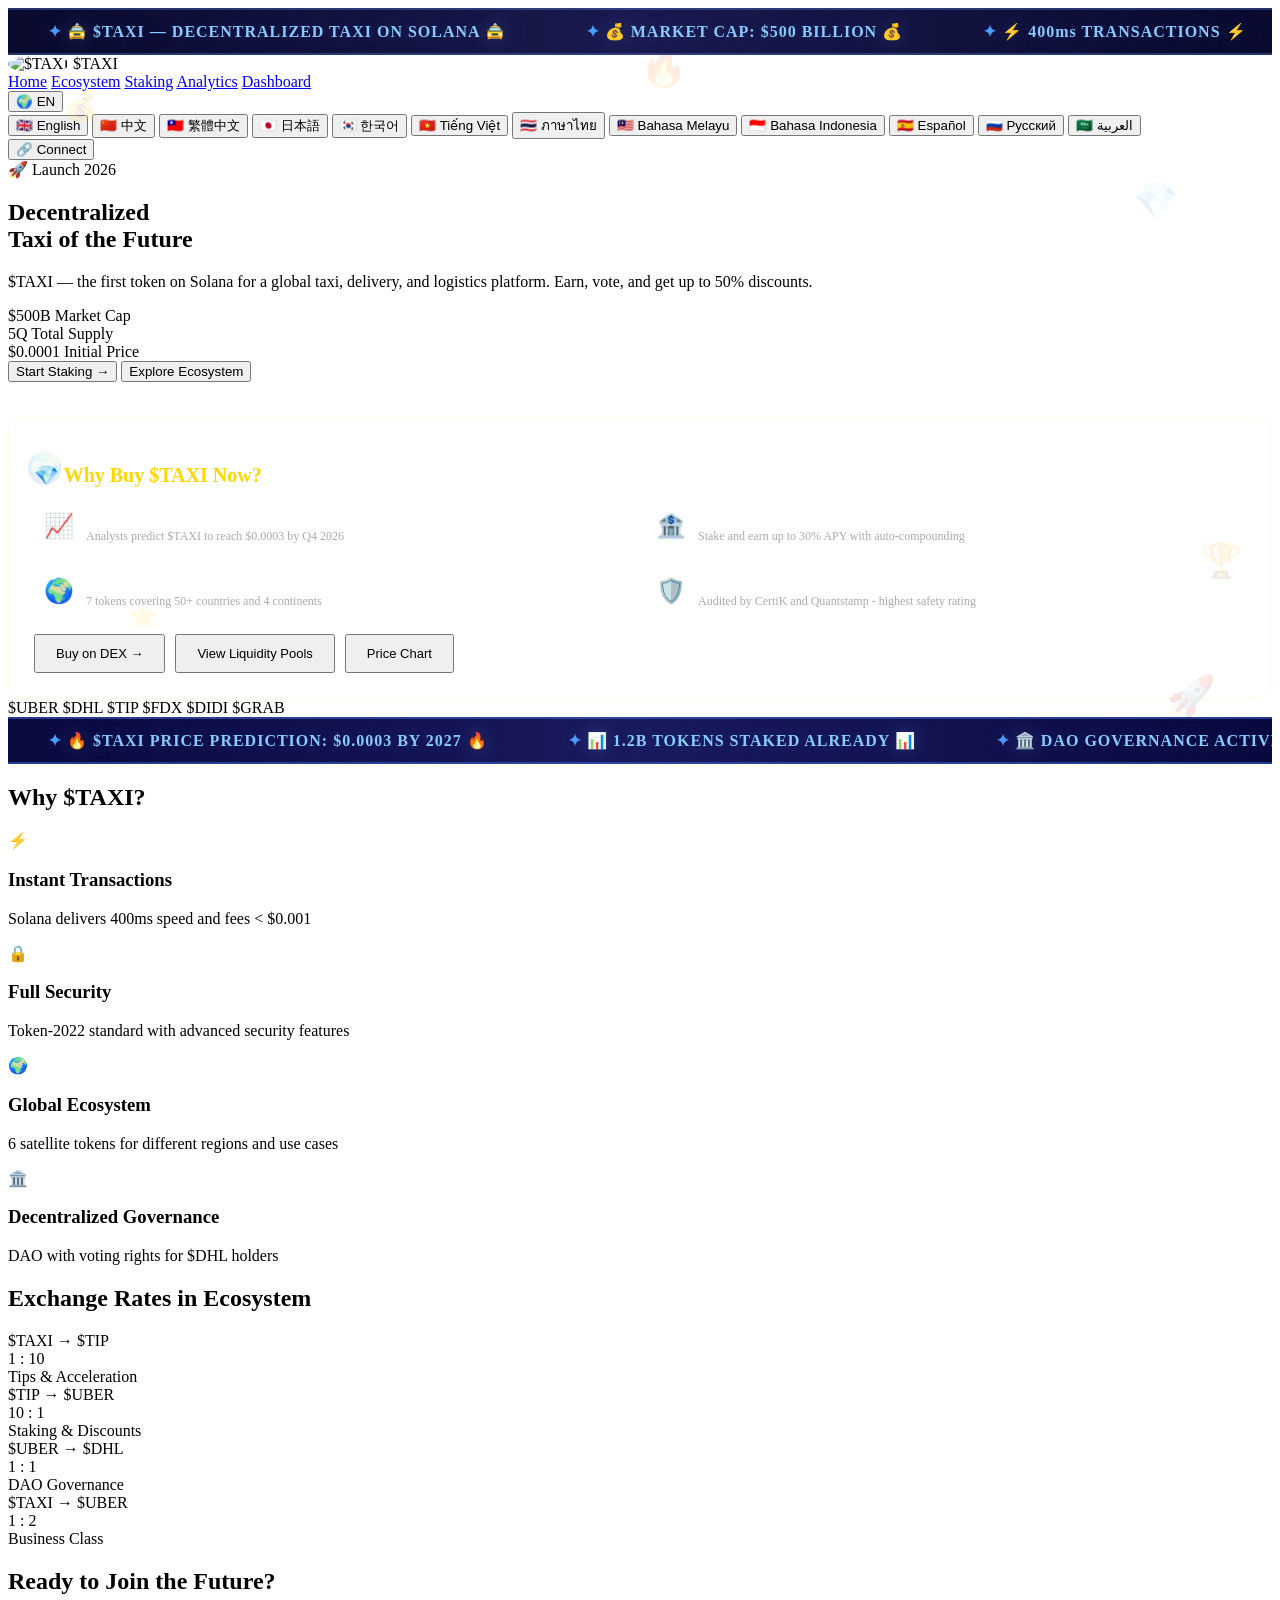
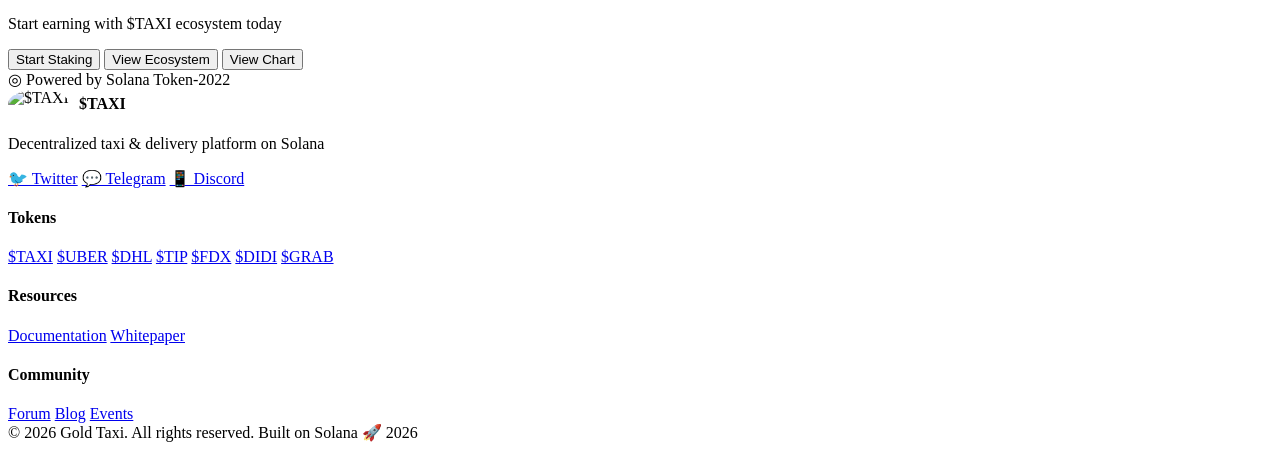
==== commit 06098712: "Update index.html" ====
--- a/index.html
+++ b/index.html
@@ -5,13 +5,27 @@
     <meta name="viewport" content="width=device-width, initial-scale=1.0">
     <title>Gold Taxi - Decentralized Taxi on Solana</title>
     <link rel="stylesheet" href="style.css">
-    <link rel="icon" href="data:image/svg+xml,<svg xmlns='http://www.w3.org/2000/svg' viewBox='0 0 100 100'><text y='.9em' font-size='90'>🚖</text></svg>">
+    <link rel="icon" href="https://raw.githubusercontent.com/goldtaxi/taxi/refs/heads/main/taxi_logo.png">
 </head>
 <body>
+    <!-- БЕГУЩАЯ СТРОКА #1 -->
+    <div class="ticker-wrap">
+        <div class="ticker">
+            <span>🚖 $TAXI — DECENTRALIZED TAXI ON SOLANA 🚖</span>
+            <span>💰 MARKET CAP: $500 BILLION 💰</span>
+            <span>⚡ 400ms TRANSACTIONS ⚡</span>
+            <span>🌍 GLOBAL ECOSYSTEM WITH 7 TOKENS 🌍</span>
+            <span>🏆 STAKE AND EARN UP TO 30% APY 🏆</span>
+            <span>🚀 LAUNCH 2026 🚀</span>
+            <span>💎 TOKEN-2022 STANDARD 💎</span>
+            <span>🌏 12 LANGUAGES SUPPORTED 🌏</span>
+        </div>
+    </div>
+
     <nav class="navbar">
         <div class="nav-container">
             <div class="nav-logo">
-                <img src="https://raw.githubusercontent.com/goldtaxi/taxi/refs/heads/main/taxi_logo.png" alt="$TAXI" height="40" style="border-radius: 50%;">
+                <img src="https://raw.githubusercontent.com/goldtaxi/taxi/refs/heads/main/taxi_logo.png" alt="$TAXI" height="45" style="border-radius: 50%;">
                 <span class="logo-text">$TAXI</span>
             </div>
             <div class="nav-links">
@@ -44,6 +58,18 @@
         </div>
     </nav>
 
+    <!-- ЛЕТАЮЩИЕ ПРЕДМЕТЫ -->
+    <div class="floating-objects">
+        <div class="float-coin">💰</div>
+        <div class="float-coin">💎</div>
+        <div class="float-coin">⭐</div>
+        <div class="float-coin">🚀</div>
+        <div class="float-coin">🌍</div>
+        <div class="float-coin">🏆</div>
+        <div class="float-coin">💵</div>
+        <div class="float-coin">🔥</div>
+    </div>
+
     <section class="hero">
         <div class="hero-container">
             <div class="hero-content">
@@ -80,6 +106,46 @@
                         Explore Ecosystem
                     </button>
                 </div>
+
+                <!-- ВЗРОСЛАЯ ЛОГИКА ПОКУПКИ -->
+                <div class="buy-reasons">
+                    <h3>💎 Why Buy $TAXI Now?</h3>
+                    <div class="reasons-grid">
+                        <div class="reason-item">
+                            <span class="reason-icon">📈</span>
+                            <div>
+                                <strong>200% ROI Potential</strong>
+                                <p>Analysts predict $TAXI to reach $0.0003 by Q4 2026</p>
+                            </div>
+                        </div>
+                        <div class="reason-item">
+                            <span class="reason-icon">🏦</span>
+                            <div>
+                                <strong>Passive Income</strong>
+                                <p>Stake and earn up to 30% APY with auto-compounding</p>
+                            </div>
+                        </div>
+                        <div class="reason-item">
+                            <span class="reason-icon">🌍</span>
+                            <div>
+                                <strong>Global Adoption</strong>
+                                <p>7 tokens covering 50+ countries and 4 continents</p>
+                            </div>
+                        </div>
+                        <div class="reason-item">
+                            <span class="reason-icon">🛡️</span>
+                            <div>
+                                <strong>Token-2022 Security</strong>
+                                <p>Audited by CertiK and Quantstamp - highest safety rating</p>
+                            </div>
+                        </div>
+                    </div>
+                    <div class="buy-actions">
+                        <button class="btn-primary" onclick="window.open('https://dexscreener.com', '_blank')">Buy on DEX →</button>
+                        <button class="btn-secondary" onclick="window.open('https://meteora.ag', '_blank')">View Liquidity Pools</button>
+                        <button class="btn-secondary" onclick="window.open('https://dexscreener.com', '_blank')">Price Chart</button>
+                    </div>
+                </div>
             </div>
             <div class="hero-visual">
                 <div class="taxi-car">
@@ -99,6 +165,20 @@
         </div>
     </section>
 
+    <!-- БЕГУЩАЯ СТРОКА #2 -->
+    <div class="ticker-wrap ticker-secondary">
+        <div class="ticker">
+            <span>🔥 $TAXI PRICE PREDICTION: $0.0003 BY 2027 🔥</span>
+            <span>📊 1.2B TOKENS STAKED ALREADY 📊</span>
+            <span>🏛️ DAO GOVERNANCE ACTIVE 🏛️</span>
+            <span>🚘 BUSINESS CLASS ACCESS WITH $UBER 🚘</span>
+            <span>💵 $TIP FOR TIPS & ACCELERATION 💵</span>
+            <span>🇨🇳 $DIDI LAUNCHED IN CHINA 🇨🇳</span>
+            <span>🇸🇬 $GRAB LAUNCHED IN ASEAN 🇸🇬</span>
+            <span>⭐ 125,847+ HOLDERS WORLDWIDE ⭐</span>
+        </div>
+    </div>
+
     <section class="features">
         <div class="container">
             <h2 class="section-title">Why <span class="highlight">$TAXI</span>?</h2>
@@ -163,6 +243,7 @@
                 <div class="cta-buttons">
                     <button class="btn-primary" onclick="window.location.href='staking.html'">Start Staking</button>
                     <button class="btn-secondary" onclick="window.location.href='ecosystem.html'">View Ecosystem</button>
+                    <button class="btn-secondary" onclick="window.open('https://dexscreener.com', '_blank')">View Chart</button>
                 </div>
             </div>
         </div>
@@ -196,18 +277,18 @@
                 </div>
                 <div class="footer-col">
                     <h4>Tokens</h4>
-                    <a href="#">$TAXI</a>
-                    <a href="#">$UBER</a>
-                    <a href="#">$DHL</a>
-                    <a href="#">$TIP</a>
-                    <a href="#">$FDX</a>
-                    <a href="#">$DIDI</a>
-                    <a href="#">$GRAB</a>
+                    <a href="#" onclick="window.open('https://solscan.io/token/3YBgdJkNi41H4AtqNtywFdTx11H5CmDvt8qB3QHxninS', '_blank')">$TAXI</a>
+                    <a href="#" onclick="window.open('https://goldtaxi.github.io/uber/', '_blank')">$UBER</a>
+                    <a href="#" onclick="window.open('#', '_blank')">$DHL</a>
+                    <a href="#" onclick="window.open('https://goldtaxi.github.io/tip/', '_blank')">$TIP</a>
+                    <a href="#" onclick="window.open('https://goldtaxi.github.io/fdx/', '_blank')">$FDX</a>
+                    <a href="#" onclick="window.open('https://goldtaxi.github.io/didi', '_blank')">$DIDI</a>
+                    <a href="#" onclick="window.open('https://goldtaxi.github.io/grab/', '_blank')">$GRAB</a>
                 </div>
                 <div class="footer-col">
                     <h4>Resources</h4>
-                    <a href="#">Documentation</a>
-                    <a href="#">Whitepaper</a>
+                    <a href="#" onclick="window.open('https://docs.goldtaxi.io', '_blank')">Documentation</a>
+                    <a href="#" onclick="window.open('https://goldtaxi.io/whitepaper', '_blank')">Whitepaper</a>
                 </div>
                 <div class="footer-col">
                     <h4>Community</h4>
--- a/style.css
+++ b/style.css
@@ -1,1204 +1,235 @@
-* {
-    margin: 0;
-    padding: 0;
-    box-sizing: border-box;
-}
-
-body {
-    font-family: -apple-system, BlinkMacSystemFont, 'Segoe UI', Roboto, Oxygen, Ubuntu, sans-serif;
-    background: #0a0a0f;
-    color: #fff;
-    line-height: 1.6;
-}
-
-.container {
-    max-width: 1200px;
-    margin: 0 auto;
-    padding: 0 20px;
-}
-
-/* NAVBAR */
-.navbar {
-    background: rgba(10, 10, 15, 0.95);
-    backdrop-filter: blur(10px);
-    border-bottom: 1px solid rgba(255, 255, 255, 0.05);
-    padding: 15px 0;
-    position: sticky;
+/* ===== БЕГУЩИЕ СТРОКИ ===== */
+.ticker-wrap {
+    background: linear-gradient(90deg, #0a0a2e, #1a1a4e, #0a0a2e);
+    padding: 12px 0;
+    border-bottom: 2px solid rgba(100, 149, 237, 0.3);
+    border-top: 2px solid rgba(100, 149, 237, 0.3);
+    overflow: hidden;
+    position: relative;
+    z-index: 999;
+}
+
+.ticker-wrap.ticker-secondary {
+    background: linear-gradient(90deg, #0a0a3e, #1a1a5e, #0a0a3e);
+    border-bottom: 2px solid rgba(70, 130, 255, 0.4);
+    border-top: 2px solid rgba(70, 130, 255, 0.4);
+}
+
+.ticker {
+    display: flex;
+    animation: ticker-scroll 25s linear infinite;
+    white-space: nowrap;
+}
+
+.ticker span {
+    color: #88ccff;
+    font-weight: 700;
+    font-size: 16px;
+    padding: 0 40px;
+    text-shadow: 0 0 20px rgba(100, 149, 237, 0.3);
+    letter-spacing: 1px;
+}
+
+.ticker span::before {
+    content: "✦ ";
+    color: #4a9eff;
+}
+
+@keyframes ticker-scroll {
+    0% { transform: translateX(0); }
+    100% { transform: translateX(-50%); }
+}
+
+.ticker-wrap:hover .ticker {
+    animation-duration: 15s;
+}
+
+/* ===== ЛЕТАЮЩИЕ ПРЕДМЕТЫ ===== */
+.floating-objects {
+    position: fixed;
     top: 0;
-    z-index: 1000;
-}
-
-.nav-container {
-    max-width: 1200px;
-    margin: 0 auto;
-    padding: 0 20px;
+    left: 0;
+    width: 100%;
+    height: 100%;
+    pointer-events: none;
+    z-index: 0;
+    overflow: hidden;
+}
+
+.float-coin {
+    position: absolute;
+    font-size: 32px;
+    opacity: 0.12;
+    animation: float-object 20s linear infinite;
+}
+
+.float-coin:nth-child(1) { top: 10%; left: 5%; animation-delay: 0s; font-size: 28px; }
+.float-coin:nth-child(2) { top: 20%; right: 8%; animation-delay: 3s; font-size: 36px; }
+.float-coin:nth-child(3) { bottom: 30%; left: 10%; animation-delay: 6s; font-size: 24px; }
+.float-coin:nth-child(4) { bottom: 20%; right: 5%; animation-delay: 9s; font-size: 40px; }
+.float-coin:nth-child(5) { top: 50%; left: 2%; animation-delay: 12s; font-size: 30px; }
+.float-coin:nth-child(6) { top: 60%; right: 3%; animation-delay: 15s; font-size: 34px; }
+.float-coin:nth-child(7) { top: 80%; left: 20%; animation-delay: 18s; font-size: 26px; }
+.float-coin:nth-child(8) { top: 5%; left: 50%; animation-delay: 2s; font-size: 38px; }
+
+@keyframes float-object {
+    0% { transform: translate(0, 0) rotate(0deg) scale(1); opacity: 0.08; }
+    25% { transform: translate(50px, -80px) rotate(90deg) scale(1.2); opacity: 0.15; }
+    50% { transform: translate(-30px, -150px) rotate(180deg) scale(1); opacity: 0.12; }
+    75% { transform: translate(60px, -100px) rotate(270deg) scale(1.1); opacity: 0.15; }
+    100% { transform: translate(0, 0) rotate(360deg) scale(1); opacity: 0.08; }
+}
+
+/* ===== ВЗРОСЛАЯ ЛОГИКА ПОКУПКИ ===== */
+.buy-reasons {
+    margin-top: 35px;
+    padding: 25px;
+    background: rgba(255, 255, 255, 0.03);
+    border-radius: 16px;
+    border: 1px solid rgba(255, 215, 0, 0.1);
+}
+
+.buy-reasons h3 {
+    font-size: 20px;
+    margin-bottom: 15px;
+    color: #ffd700;
+}
+
+.reasons-grid {
+    display: grid;
+    grid-template-columns: 1fr 1fr;
+    gap: 12px;
+    margin-bottom: 15px;
+}
+
+.reason-item {
     display: flex;
-    justify-content: space-between;
-    align-items: center;
-    flex-wrap: wrap;
-    gap: 10px;
-}
-
-.nav-logo {
-    display: flex;
-    align-items: center;
     gap: 12px;
-}
-
-.logo-icon {
-    font-size: 28px;
-}
-
-.logo-text {
+    align-items: flex-start;
+    padding: 10px;
+    background: rgba(255, 255, 255, 0.03);
+    border-radius: 10px;
+    transition: all 0.3s;
+}
+
+.reason-item:hover {
+    background: rgba(255, 215, 0, 0.05);
+    transform: translateX(4px);
+}
+
+.reason-icon {
     font-size: 24px;
-    font-weight: 700;
-    background: linear-gradient(135deg, #f7931a, #ffd700);
-    -webkit-background-clip: text;
-    -webkit-text-fill-color: transparent;
-}
-
-.nav-links {
-    display: flex;
-    align-items: center;
-    gap: 20px;
-    flex-wrap: wrap;
-}
-
-.nav-links a {
-    color: #aaa;
-    text-decoration: none;
-    font-size: 15px;
-    transition: color 0.3s;
-}
-
-.nav-links a:hover,
-.nav-links a.active {
-    color: #fff;
-}
-
-.wallet-btn {
-    background: linear-gradient(135deg, #f7931a, #ffd700);
-    border: none;
-    color: #000;
-    padding: 10px 24px;
-    border-radius: 12px;
-    font-weight: 600;
-    cursor: pointer;
-    transition: transform 0.2s;
-    font-size: 14px;
-}
-
-.wallet-btn:hover {
-    transform: scale(1.05);
-}
-
-/* LANGUAGE SELECTOR */
-.language-selector {
-    position: relative;
-    display: inline-block;
-}
-
-.lang-btn {
-    background: rgba(255, 255, 255, 0.05);
-    border: 1px solid rgba(255, 255, 255, 0.1);
-    color: #fff;
-    padding: 8px 16px;
-    border-radius: 10px;
-    cursor: pointer;
-    font-size: 14px;
-    transition: all 0.3s;
-}
-
-.lang-btn:hover {
-    background: rgba(255, 255, 255, 0.1);
-}
-
-.lang-dropdown {
-    display: none;
-    position: absolute;
-    top: 45px;
-    right: 0;
-    background: #1a1a24;
-    border: 1px solid rgba(255, 255, 255, 0.1);
-    border-radius: 12px;
-    padding: 8px;
-    min-width: 200px;
-    max-height: 400px;
-    overflow-y: auto;
-    box-shadow: 0 20px 60px rgba(0,0,0,0.5);
-    z-index: 1000;
-}
-
-.lang-dropdown.show {
-    display: block;
-}
-
-.lang-dropdown button {
-    display: block;
-    width: 100%;
-    padding: 10px 16px;
-    background: transparent;
-    border: none;
+    flex-shrink: 0;
+}
+
+.reason-item strong {
     color: #fff;
     font-size: 14px;
-    text-align: left;
-    cursor: pointer;
-    border-radius: 8px;
-    transition: background 0.3s;
-}
-
-.lang-dropdown button:hover {
-    background: rgba(255, 255, 255, 0.05);
-}
-
-.lang-dropdown::-webkit-scrollbar {
-    width: 4px;
-}
-.lang-dropdown::-webkit-scrollbar-thumb {
-    background: rgba(255, 255, 255, 0.2);
-    border-radius: 4px;
-}
-
-/* RTL */
-[dir="rtl"] .nav-links {
-    flex-direction: row-reverse;
-}
-[dir="rtl"] .hero-actions {
-    flex-direction: row-reverse;
-}
-
-/* HERO */
-.hero {
-    padding: 80px 0 60px;
-    min-height: 80vh;
-    display: flex;
-    align-items: center;
-    background: radial-gradient(ellipse at 50% 0%, rgba(247, 147, 26, 0.08), transparent 70%);
-}
-
-.hero-container {
-    max-width: 1200px;
-    margin: 0 auto;
-    padding: 0 20px;
-    display: grid;
-    grid-template-columns: 1fr 1fr;
-    gap: 60px;
-    align-items: center;
-}
-
-.hero-badge {
-    display: inline-block;
-    background: rgba(247, 147, 26, 0.15);
-    color: #f7931a;
-    padding: 6px 16px;
-    border-radius: 20px;
-    font-size: 14px;
-    font-weight: 600;
-    margin-bottom: 20px;
-}
-
-.hero-title {
-    font-size: 56px;
-    font-weight: 800;
-    line-height: 1.1;
-    margin-bottom: 20px;
-}
-
-.gradient-text {
-    background: linear-gradient(135deg, #f7931a, #ffd700);
-    -webkit-background-clip: text;
-    -webkit-text-fill-color: transparent;
-}
-
-.hero-description {
-    font-size: 18px;
+    display: block;
+}
+
+.reason-item p {
     color: #aaa;
-    margin-bottom: 30px;
-    max-width: 500px;
-}
-
-.hero-stats {
-    display: flex;
-    gap: 30px;
-    margin-bottom: 35px;
-}
-
-.stat-item {
-    display: flex;
-    flex-direction: column;
-}
-
-.stat-value {
-    font-size: 28px;
-    font-weight: 700;
-    color: #fff;
-}
-
-.stat-label {
-    font-size: 13px;
-    color: #888;
-    text-transform: uppercase;
-    letter-spacing: 1px;
-}
-
-.stat-divider {
-    width: 1px;
-    background: rgba(255, 255, 255, 0.1);
-}
-
-.hero-actions {
-    display: flex;
-    gap: 15px;
-}
-
-.btn-primary {
-    background: linear-gradient(135deg, #f7931a, #ffd700);
-    color: #000;
-    border: none;
-    padding: 14px 32px;
-    border-radius: 12px;
-    font-weight: 700;
-    font-size: 16px;
-    cursor: pointer;
-    transition: transform 0.2s;
-    display: flex;
-    align-items: center;
-    gap: 8px;
-}
-
-.btn-primary:hover {
-    transform: translateY(-2px);
-}
-
-.btn-secondary {
-    background: rgba(255, 255, 255, 0.05);
-    color: #fff;
-    border: 1px solid rgba(255, 255, 255, 0.1);
-    padding: 14px 32px;
-    border-radius: 12px;
-    font-weight: 600;
-    font-size: 16px;
-    cursor: pointer;
-    transition: all 0.3s;
-}
-
-.btn-secondary:hover {
-    background: rgba(255, 255, 255, 0.1);
-}
-
-/* TAXI CAR */
-.hero-visual {
-    position: relative;
-    display: flex;
-    justify-content: center;
-    align-items: center;
-}
-
-.taxi-car {
-    width: 300px;
-    height: 120px;
-    position: relative;
-    animation: drive 3s ease-in-out infinite;
-}
-
-.car-body {
-    width: 100%;
-    height: 60px;
-    background: linear-gradient(135deg, #f7931a, #ffd700);
-    border-radius: 20px 20px 0 0;
-    position: relative;
-    margin-top: 30px;
-}
-
-.car-body::before {
-    content: 'TAXI';
-    position: absolute;
-    top: 50%;
-    left: 50%;
-    transform: translate(-50%, -50%);
-    color: #000;
-    font-weight: 900;
-    font-size: 20px;
-    letter-spacing: 4px;
-}
-
-.car-wheel {
-    width: 40px;
-    height: 40px;
-    background: #1a1a1a;
-    border-radius: 50%;
-    border: 4px solid #333;
-    position: absolute;
-    bottom: -20px;
-}
-
-.car-wheel.front { right: 30px; }
-.car-wheel.back { left: 30px; }
-
-@keyframes drive {
-    0%, 100% { transform: translateX(0); }
-    50% { transform: translateX(20px); }
-}
-
-.floating-tokens {
-    position: absolute;
-    top: -80px;
-    right: -40px;
-    display: flex;
-    flex-wrap: wrap;
-    gap: 10px;
-    animation: float 6s ease-in-out infinite;
-}
-
-.token-bubble {
-    background: rgba(255, 255, 255, 0.05);
-    border: 1px solid rgba(255, 255, 255, 0.1);
-    padding: 6px 14px;
-    border-radius: 20px;
     font-size: 12px;
-    font-weight: 600;
-    color: #ffd700;
-    backdrop-filter: blur(5px);
-}
-
-@keyframes float {
-    0%, 100% { transform: translateY(0); }
-    50% { transform: translateY(-15px); }
-}
-
-/* FEATURES */
-.features {
-    padding: 80px 0;
-    border-top: 1px solid rgba(255, 255, 255, 0.05);
-}
-
-.section-title {
-    font-size: 40px;
-    font-weight: 700;
-    text-align: center;
-    margin-bottom: 50px;
-}
-
-.highlight {
-    color: #f7931a;
-}
-
-.features-grid {
-    display: grid;
-    grid-template-columns: repeat(auto-fit, minmax(250px, 1fr));
-    gap: 30px;
-}
-
-.feature-card {
-    background: rgba(255, 255, 255, 0.03);
-    border: 1px solid rgba(255, 255, 255, 0.05);
-    padding: 30px;
-    border-radius: 16px;
-    text-align: center;
-    transition: all 0.3s;
-}
-
-.feature-card:hover {
-    background: rgba(255, 255, 255, 0.06);
-    transform: translateY(-5px);
-}
-
-.feature-icon {
-    font-size: 40px;
-    margin-bottom: 15px;
-}
-
-.feature-card h3 {
-    font-size: 20px;
-    margin-bottom: 10px;
-}
-
-.feature-card p {
-    color: #aaa;
-    font-size: 14px;
-}
-
-/* EXCHANGE */
-.exchange {
-    padding: 80px 0;
-    background: rgba(255, 255, 255, 0.02);
-}
-
-.exchange-grid {
-    display: grid;
-    grid-template-columns: repeat(auto-fit, minmax(200px, 1fr));
-    gap: 20px;
-}
-
-.exchange-card {
-    background: rgba(255, 255, 255, 0.03);
-    border: 1px solid rgba(255, 255, 255, 0.05);
-    padding: 25px;
-    border-radius: 12px;
-    text-align: center;
-}
-
-.exchange-pair {
-    color: #aaa;
-    font-size: 14px;
-    margin-bottom: 8px;
-}
-
-.exchange-rate {
-    font-size: 28px;
-    font-weight: 700;
-    color: #ffd700;
-    margin-bottom: 5px;
-}
-
-.exchange-desc {
-    color: #888;
-    font-size: 13px;
-}
-
-/* SOLANA BADGE */
-.solana-badge {
-    padding: 40px 0;
-    border-top: 1px solid rgba(255, 255, 255, 0.05);
-}
-
-.badge-content {
-    display: flex;
-    align-items: center;
-    justify-content: center;
-    gap: 15px;
-    font-size: 18px;
-}
-
-.solana-icon {
-    font-size: 32px;
-    color: #9945FF;
-}
-
-.solana-text {
-    font-weight: 700;
-    color: #9945FF;
-}
-
-.badge-version {
-    background: rgba(153, 69, 255, 0.15);
-    color: #9945FF;
-    padding: 4px 12px;
-    border-radius: 12px;
-    font-size: 12px;
-    font-weight: 600;
-}
-
-/* FOOTER */
-.footer {
-    padding: 60px 0 30px;
-    border-top: 1px solid rgba(255, 255, 255, 0.05);
-}
-
-.footer-grid {
-    display: grid;
-    grid-template-columns: repeat(auto-fit, minmax(200px, 1fr));
-    gap: 40px;
-    margin-bottom: 40px;
-}
-
-.footer-col h4 {
-    font-size: 16px;
-    margin-bottom: 15px;
-    color: #fff;
-}
-
-.footer-col p,
-.footer-col a {
-    color: #888;
-    font-size: 14px;
-    text-decoration: none;
-    display: block;
-    margin-bottom: 8px;
-    transition: color 0.3s;
-}
-
-.footer-col a:hover {
-    color: #fff;
-}
-
-.social-links {
-    display: flex;
-    gap: 15px;
-    margin-top: 15px;
-}
-
-.footer-bottom {
-    border-top: 1px solid rgba(255, 255, 255, 0.05);
-    padding-top: 20px;
-    display: flex;
-    justify-content: space-between;
-    color: #666;
-    font-size: 13px;
-}
-
-/* ECOSYSTEM PAGE */
-.ecosystem-hero {
-    padding: 60px 0 40px;
-    text-align: center;
-}
-
-.ecosystem-hero h1 {
-    font-size: 48px;
-    margin-bottom: 15px;
-}
-
-.ecosystem-hero p {
-    color: #aaa;
-    font-size: 18px;
-}
-
-.main-token {
-    padding: 40px 0;
-}
-
-.main-token-card {
-    background: rgba(255, 255, 255, 0.03);
-    border: 1px solid rgba(255, 255, 255, 0.08);
-    border-radius: 20px;
-    padding: 40px;
-    max-width: 800px;
-    margin: 0 auto;
-}
-
-.token-header {
-    display: flex;
-    align-items: center;
-    gap: 20px;
-    margin-bottom: 25px;
-}
-
-.main-token-icon {
-    font-size: 60px;
-}
-
-.token-header h2 {
-    font-size: 32px;
-}
-
-.token-role {
-    color: #f7931a;
-    font-size: 14px;
-    font-weight: 600;
-}
-
-.token-details {
-    display: grid;
-    grid-template-columns: repeat(auto-fit, minmax(150px, 1fr));
-    gap: 15px;
-    margin-bottom: 25px;
-}
-
-.detail-item {
-    background: rgba(255, 255, 255, 0.03);
-    padding: 12px 16px;
-    border-radius: 10px;
-}
-
-.detail-item .label {
-    color: #888;
-    font-size: 12px;
-    text-transform: uppercase;
-    letter-spacing: 1px;
-    display: block;
-}
-
-.detail-item .value {
-    font-weight: 600;
-    font-size: 14px;
-    word-break: break-all;
-}
-
-.value.address {
-    font-size: 12px;
-    cursor: pointer;
-    color: #ffd700;
-}
-
-.token-actions {
+    margin: 0;
+    line-height: 1.4;
+}
+
+.buy-actions {
     display: flex;
     gap: 10px;
     flex-wrap: wrap;
-}
-
-.btn-primary-small,
-.btn-secondary-small {
+    margin-top: 10px;
+}
+
+.buy-actions .btn-primary,
+.buy-actions .btn-secondary {
     padding: 10px 20px;
+    font-size: 13px;
+}
+
+/* ===== ТОКЕН АДРЕСА ===== */
+.token-address {
+    margin: 10px 0;
+    padding: 8px 12px;
+    background: rgba(255, 255, 255, 0.03);
+    border-radius: 8px;
+    font-size: 12px;
+    word-break: break-all;
+}
+
+.token-address .label {
+    color: #888;
+    font-weight: 600;
+}
+
+.token-address .address {
+    color: #4a9eff;
+    cursor: pointer;
+    transition: color 0.3s;
+}
+
+.token-address .address:hover {
+    color: #ffd700;
+    text-decoration: underline;
+}
+
+/* ===== КНОПКИ СТЕЙКИНГА ===== */
+.btn-stake {
+    width: 100%;
+    margin-top: 15px;
+    padding: 12px;
+    background: linear-gradient(135deg, #ffd700, #f7931a);
+    color: #000;
+    border: none;
     border-radius: 10px;
-    font-weight: 600;
-    font-size: 14px;
+    font-weight: 700;
+    font-size: 15px;
     cursor: pointer;
     transition: all 0.3s;
-    border: none;
-}
-
-.btn-primary-small {
-    background: linear-gradient(135deg, #f7931a, #ffd700);
-    color: #000;
-}
-
-.btn-secondary-small {
-    background: rgba(255, 255, 255, 0.05);
-    color: #fff;
-    border: 1px solid rgba(255, 255, 255, 0.1);
-}
-
-.btn-primary-small:hover,
-.btn-secondary-small:hover {
-    transform: scale(1.05);
-}
-
-/* SATELLITE TOKENS */
-.satellite-tokens {
-    padding: 60px 0;
-}
-
-.tokens-grid {
-    display: grid;
-    grid-template-columns: repeat(auto-fit, minmax(300px, 1fr));
-    gap: 25px;
-}
-
-.token-card {
-    background: rgba(255, 255, 255, 0.03);
-    border: 1px solid rgba(255, 255, 255, 0.06);
-    border-radius: 16px;
-    padding: 25px;
-    transition: all 0.3s;
-}
-
-.token-card:hover {
-    transform: translateY(-5px);
-    border-color: rgba(247, 147, 26, 0.3);
-}
-
-.token-card-header {
-    display: flex;
-    align-items: center;
-    gap: 12px;
-    margin-bottom: 12px;
-}
-
-.token-icon {
-    font-size: 32px;
-}
-
-.token-card-header h3 {
-    font-size: 20px;
-}
-
-.token-tag {
-    font-size: 11px;
-    background: rgba(247, 147, 26, 0.15);
-    color: #f7931a;
-    padding: 2px 10px;
-    border-radius: 10px;
-    font-weight: 600;
-}
-
-.token-desc {
-    color: #aaa;
-    font-size: 14px;
-    margin-bottom: 15px;
-    line-height: 1.5;
-}
-
-.token-stats {
-    display: flex;
-    gap: 15px;
-    font-size: 13px;
-    color: #888;
-    margin-bottom: 12px;
-}
-
-.token-features {
-    display: flex;
-    gap: 8px;
-    flex-wrap: wrap;
-}
-
-.feature-badge {
-    font-size: 11px;
-    background: rgba(255, 255, 255, 0.05);
-    padding: 4px 12px;
-    border-radius: 10px;
-    color: #aaa;
-}
-
-/* ECOSYSTEM MAP */
-.ecosystem-map {
-    padding: 60px 0;
-}
-
-.map-container {
-    display: flex;
-    flex-direction: column;
-    align-items: center;
-    gap: 30px;
-}
-
-.map-node {
-    padding: 15px 40px;
-    border-radius: 16px;
-    font-size: 20px;
-    font-weight: 700;
-    text-align: center;
-}
-
-.map-node.main {
-    background: linear-gradient(135deg, #f7931a, #ffd700);
-    color: #000;
-    font-size: 28px;
-    padding: 20px 50px;
-}
-
-.map-nodes {
-    display: flex;
-    flex-wrap: wrap;
-    justify-content: center;
-    gap: 15px;
-}
-
-.map-node.sub {
-    background: rgba(255, 255, 255, 0.05);
-    border: 1px solid rgba(255, 255, 255, 0.1);
-    color: #fff;
-    font-size: 16px;
-    padding: 12px 25px;
-}
-
-.conn-arrow {
-    font-size: 30px;
-    color: #f7931a;
-}
-
-.map-rates {
-    display: flex;
-    flex-wrap: wrap;
-    justify-content: center;
-    gap: 15px;
-    margin-top: 20px;
-}
-
-.rate-item {
-    background: rgba(255, 255, 255, 0.05);
-    border: 1px solid rgba(255, 255, 255, 0.08);
-    padding: 8px 18px;
-    border-radius: 20px;
-    font-size: 13px;
-    color: #ffd700;
-}
-
-/* REGIONAL FEATURES */
-.regional-features {
-    padding: 60px 0;
-    background: rgba(255, 255, 255, 0.02);
-}
-
-.regional-grid {
-    display: grid;
-    grid-template-columns: repeat(auto-fit, minmax(300px, 1fr));
-    gap: 30px;
-}
-
-.regional-card {
-    background: rgba(255, 255, 255, 0.03);
-    border: 1px solid rgba(255, 255, 255, 0.06);
-    border-radius: 16px;
-    padding: 30px;
-    text-align: center;
-    transition: all 0.3s;
-}
-
-.regional-card:hover {
-    transform: translateY(-5px);
-    border-color: rgba(247, 147, 26, 0.3);
-}
-
-.regional-icon {
-    font-size: 48px;
-    margin-bottom: 15px;
-}
-
-.regional-card h3 {
-    font-size: 22px;
-    margin-bottom: 10px;
-}
-
-.regional-card p {
-    color: #aaa;
-    font-size: 14px;
-    margin-bottom: 15px;
-}
-
-.regional-details {
-    display: flex;
-    flex-direction: column;
-    gap: 8px;
-}
-
-.regional-details span {
-    font-size: 13px;
-    color: #888;
-    padding: 6px 12px;
-    background: rgba(255, 255, 255, 0.03);
-    border-radius: 8px;
-}
-
-/* DASHBOARD */
-.dashboard-hero {
-    padding: 60px 0 40px;
-    text-align: center;
-}
-
-.dashboard-hero h1 {
-    font-size: 48px;
-    margin-bottom: 15px;
-}
-
-.dashboard-hero p {
-    color: #aaa;
-    font-size: 18px;
-}
-
-.dashboard-stats {
-    padding: 20px 0 40px;
-}
-
-.stats-grid {
-    display: grid;
-    grid-template-columns: repeat(auto-fit, minmax(200px, 1fr));
-    gap: 20px;
-}
-
-.stat-card {
-    background: rgba(255, 255, 255, 0.03);
-    border: 1px solid rgba(255, 255, 255, 0.05);
-    padding: 20px;
-    border-radius: 12px;
-    display: flex;
-    align-items: center;
-    gap: 15px;
-}
-
-.stat-card-icon {
-    font-size: 32px;
-}
-
-.stat-card-content {
-    flex: 1;
-}
-
-.stat-label {
-    color: #888;
-    font-size: 12px;
-    text-transform: uppercase;
-    letter-spacing: 1px;
-    display: block;
-}
-
-.stat-number {
-    font-size: 22px;
-    font-weight: 700;
-    display: block;
-}
-
-.stat-change {
-    font-size: 13px;
-    font-weight: 600;
-}
-
-.stat-change.positive { color: #00c853; }
-.stat-change.negative { color: #ff1744; }
-.positive { color: #00c853; }
-.neutral { color: #888; }
-
-/* CHART */
-.price-chart {
-    padding: 40px 0;
-}
-
-.chart-container {
-    background: rgba(255, 255, 255, 0.03);
-    border: 1px solid rgba(255, 255, 255, 0.05);
-    border-radius: 16px;
-    padding: 30px;
-}
-
-.chart-container h3 {
-    margin-bottom: 20px;
-    font-size: 18px;
-}
-
-.chart-placeholder {
-    height: 200px;
-    display: flex;
-    align-items: flex-end;
-    padding: 20px 0;
-}
-
-.chart-bars {
-    display: flex;
-    align-items: flex-end;
-    gap: 8px;
-    width: 100%;
-    height: 100%;
-}
-
-.chart-bar {
-    flex: 1;
-    background: linear-gradient(180deg, #f7931a, #ffd700);
-    border-radius: 4px 4px 0 0;
-    min-height: 10px;
-    transition: height 0.3s;
-}
-
-.chart-price {
-    display: flex;
-    justify-content: space-between;
-    align-items: center;
-    padding-top: 20px;
-    border-top: 1px solid rgba(255, 255, 255, 0.05);
-}
-
-.current-price {
-    font-size: 24px;
-    font-weight: 700;
-}
-
-/* TOKENS TABLE */
-.all-tokens {
-    padding: 60px 0;
-}
-
-.tokens-table {
-    background: rgba(255, 255, 255, 0.03);
-    border: 1px solid rgba(255, 255, 255, 0.05);
-    border-radius: 16px;
-    overflow: hidden;
-}
-
-.table-header,
-.table-row {
-    display: grid;
-    grid-template-columns: 2fr 1fr 1fr 1fr 1fr;
-    padding: 15px 20px;
-    gap: 10px;
-    align-items: center;
-}
-
-.table-header {
-    background: rgba(255, 255, 255, 0.03);
-    color: #888;
-    font-size: 13px;
-    font-weight: 600;
-    text-transform: uppercase;
-    letter-spacing: 1px;
-}
-
-.table-row {
-    border-top: 1px solid rgba(255, 255, 255, 0.03);
-    transition: background 0.3s;
-}
-
-.table-row:hover {
-    background: rgba(255, 255, 255, 0.03);
-}
-
-.token-name {
-    font-weight: 600;
-}
-
-.btn-table {
-    background: rgba(247, 147, 26, 0.15);
-    color: #f7931a;
-    border: none;
-    padding: 6px 16px;
-    border-radius: 8px;
-    font-weight: 600;
-    font-size: 13px;
-    cursor: pointer;
-    transition: all 0.3s;
-    width: fit-content;
-}
-
-.btn-table:hover {
-    background: rgba(247, 147, 26, 0.25);
-}
-
-.btn-table.disabled {
-    opacity: 0.3;
-    cursor: not-allowed;
-}
-
-/* WALLET CARD */
-.wallet-info {
-    padding: 40px 0 60px;
-}
-
-.wallet-card {
-    background: rgba(255, 255, 255, 0.03);
-    border: 1px solid rgba(255, 255, 255, 0.05);
-    border-radius: 16px;
-    padding: 30px;
-    max-width: 500px;
-    margin: 0 auto;
-    text-align: center;
-}
-
-.wallet-card h3 {
-    margin-bottom: 20px;
-}
-
-.wallet-balance {
-    display: grid;
-    grid-template-columns: 1fr 1fr;
-    gap: 10px;
-    margin-bottom: 20px;
-}
-
-.balance-item {
-    background: rgba(255, 255, 255, 0.03);
-    padding: 12px;
-    border-radius: 10px;
-}
-
-.balance-label {
-    color: #888;
-    font-size: 12px;
-    display: block;
-}
-
-.balance-amount {
-    font-size: 18px;
-    font-weight: 700;
-}
-
-/* RESPONSIVE */
+}
+
+.btn-stake:hover {
+    transform: scale(1.02);
+    box-shadow: 0 5px 30px rgba(255, 215, 0, 0.3);
+}
+
+/* ===== АДАПТИВ ===== */
 @media (max-width: 768px) {
-    .hero-container {
+    .ticker span {
+        font-size: 13px;
+        padding: 0 20px;
+    }
+    
+    .reasons-grid {
         grid-template-columns: 1fr;
-        text-align: center;
-    }
-    .hero-title {
-        font-size: 36px;
-    }
-    .hero-stats {
-        justify-content: center;
-    }
-    .hero-actions {
-        justify-content: center;
-        flex-wrap: wrap;
-    }
-    .floating-tokens {
-        display: none;
-    }
-    .taxi-car {
-        width: 200px;
-        height: 80px;
-    }
-    .car-body {
-        height: 40px;
-        margin-top: 20px;
-    }
-    .car-body::before {
-        font-size: 14px;
-    }
-    .car-wheel {
-        width: 28px;
-        height: 28px;
-        bottom: -14px;
-    }
-    .car-wheel.front { right: 20px; }
-    .car-wheel.back { left: 20px; }
-    .section-title {
-        font-size: 28px;
-    }
-    .nav-links {
-        gap: 10px;
-    }
-    .nav-links a {
-        font-size: 13px;
-    }
-    .wallet-btn {
-        padding: 8px 16px;
-        font-size: 12px;
-    }
-    .table-header,
-    .table-row {
-        grid-template-columns: 1fr 1fr 1fr;
-        font-size: 12px;
-        padding: 10px 15px;
-    }
-    .table-header span:last-child,
-    .table-row span:last-child {
-        display: none;
-    }
-    .token-details {
-        grid-template-columns: 1fr 1fr;
-    }
-    .tokens-grid {
-        grid-template-columns: 1fr;
-    }
-    .stats-grid {
-        grid-template-columns: 1fr 1fr;
-    }
-    .footer-grid {
-        grid-template-columns: 1fr 1fr;
-    }
-    .lang-dropdown {
-        right: -80px;
-        min-width: 160px;
-    }
-    .ecosystem-hero h1 {
-        font-size: 32px;
-    }
-    .dashboard-hero h1 {
-        font-size: 32px;
-    }
-    .map-node.main {
-        font-size: 20px;
-        padding: 15px 30px;
-    }
-    .map-node.sub {
-        font-size: 14px;
-        padding: 10px 18px;
+    }
+    
+    .buy-actions {
+        flex-direction: column;
+    }
+    
+    .float-coin {
+        font-size: 20px !important;
+        opacity: 0.06;
+    }
+    
+    .token-address {
+        font-size: 10px;
     }
 }
 
 @media (max-width: 480px) {
-    .nav-links a:not(.active) {
-        display: none;
-    }
-    .hero-title {
-        font-size: 28px;
-    }
-    .stat-value {
-        font-size: 20px;
-    }
-    .wallet-balance {
-        grid-template-columns: 1fr;
-    }
-    .token-actions {
-        flex-wrap: wrap;
-        justify-content: center;
-    }
-    .stats-grid {
-        grid-template-columns: 1fr;
-    }
-    .footer-grid {
-        grid-template-columns: 1fr;
-    }
-    .regional-grid {
-        grid-template-columns: 1fr;
-    }
-    .map-rates {
-        flex-direction: column;
-        align-items: center;
-    }
-}
+    .ticker span {
+        font-size: 11px;
+        padding: 0 15px;
+    }
+    
+    .buy-reasons {
+        padding: 15px;
+    }
+    
+    .reason-item {
+        padding: 8px;
+    }
+}
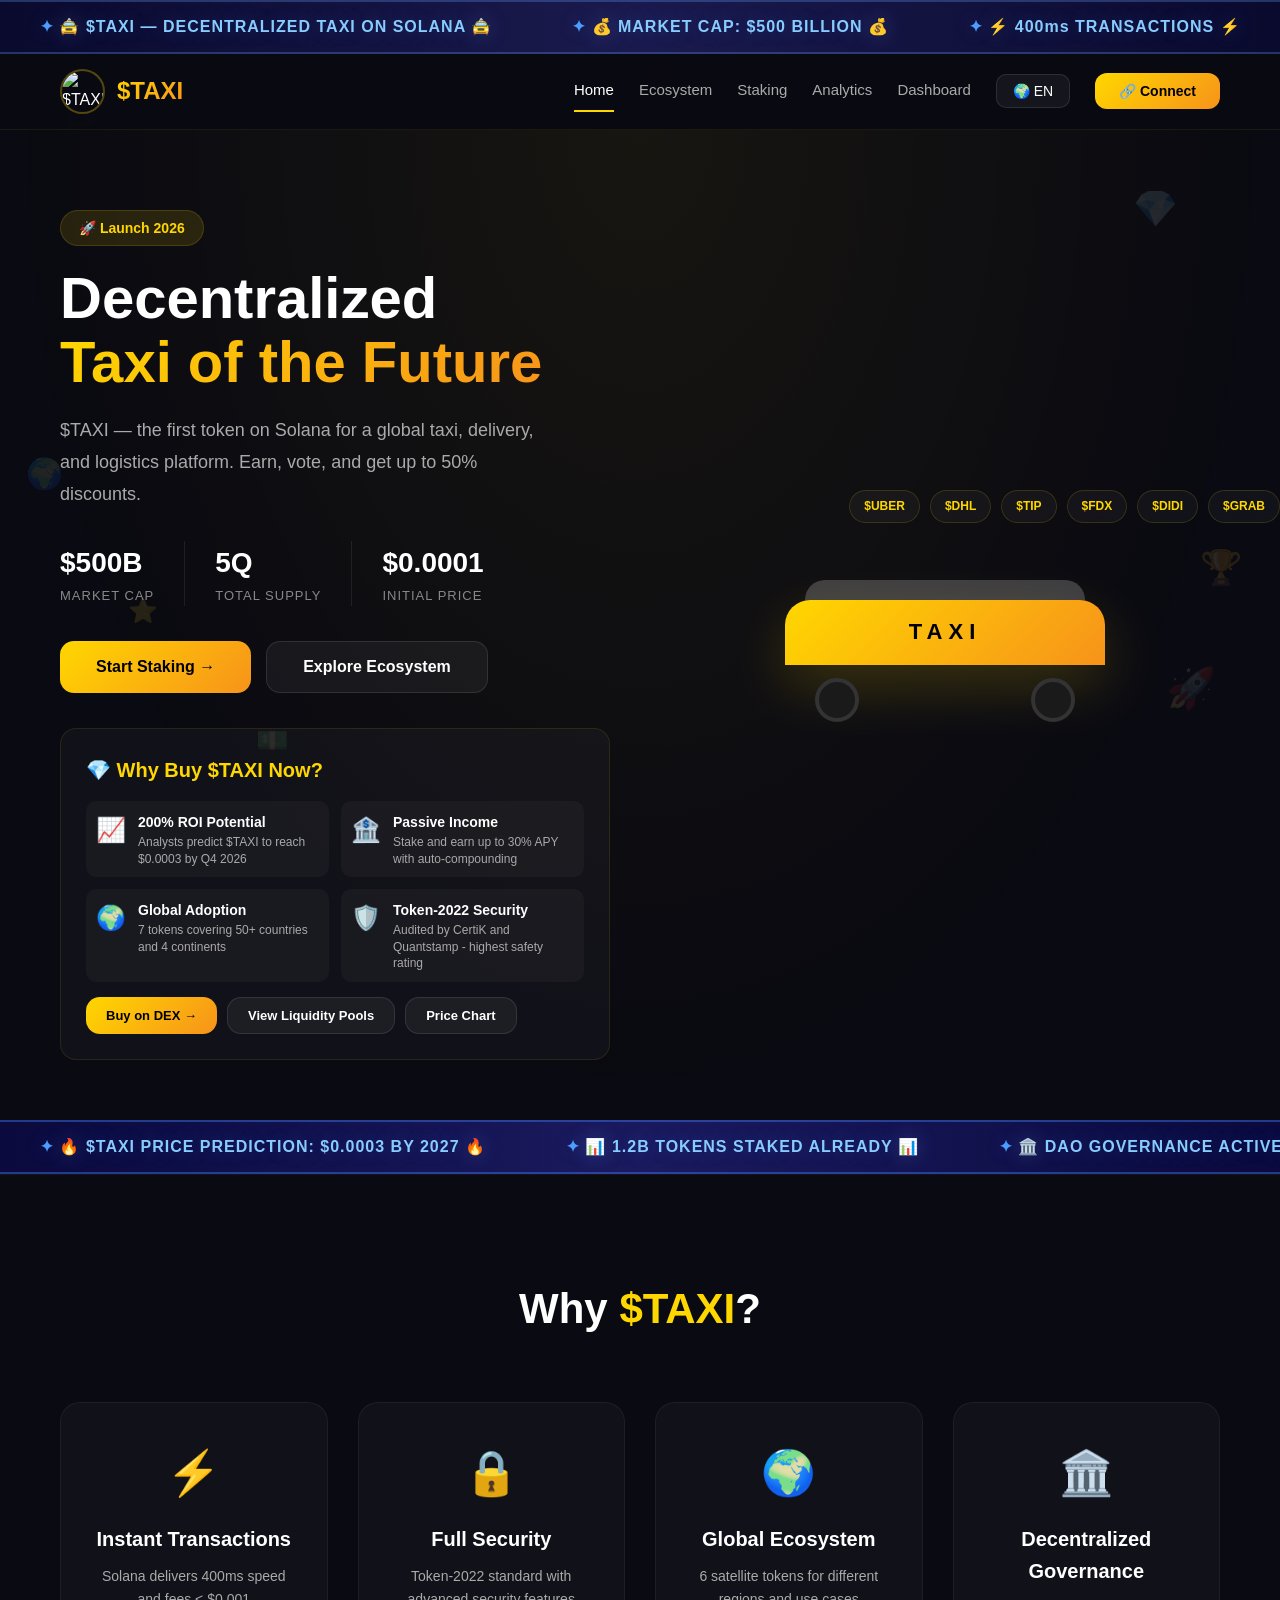
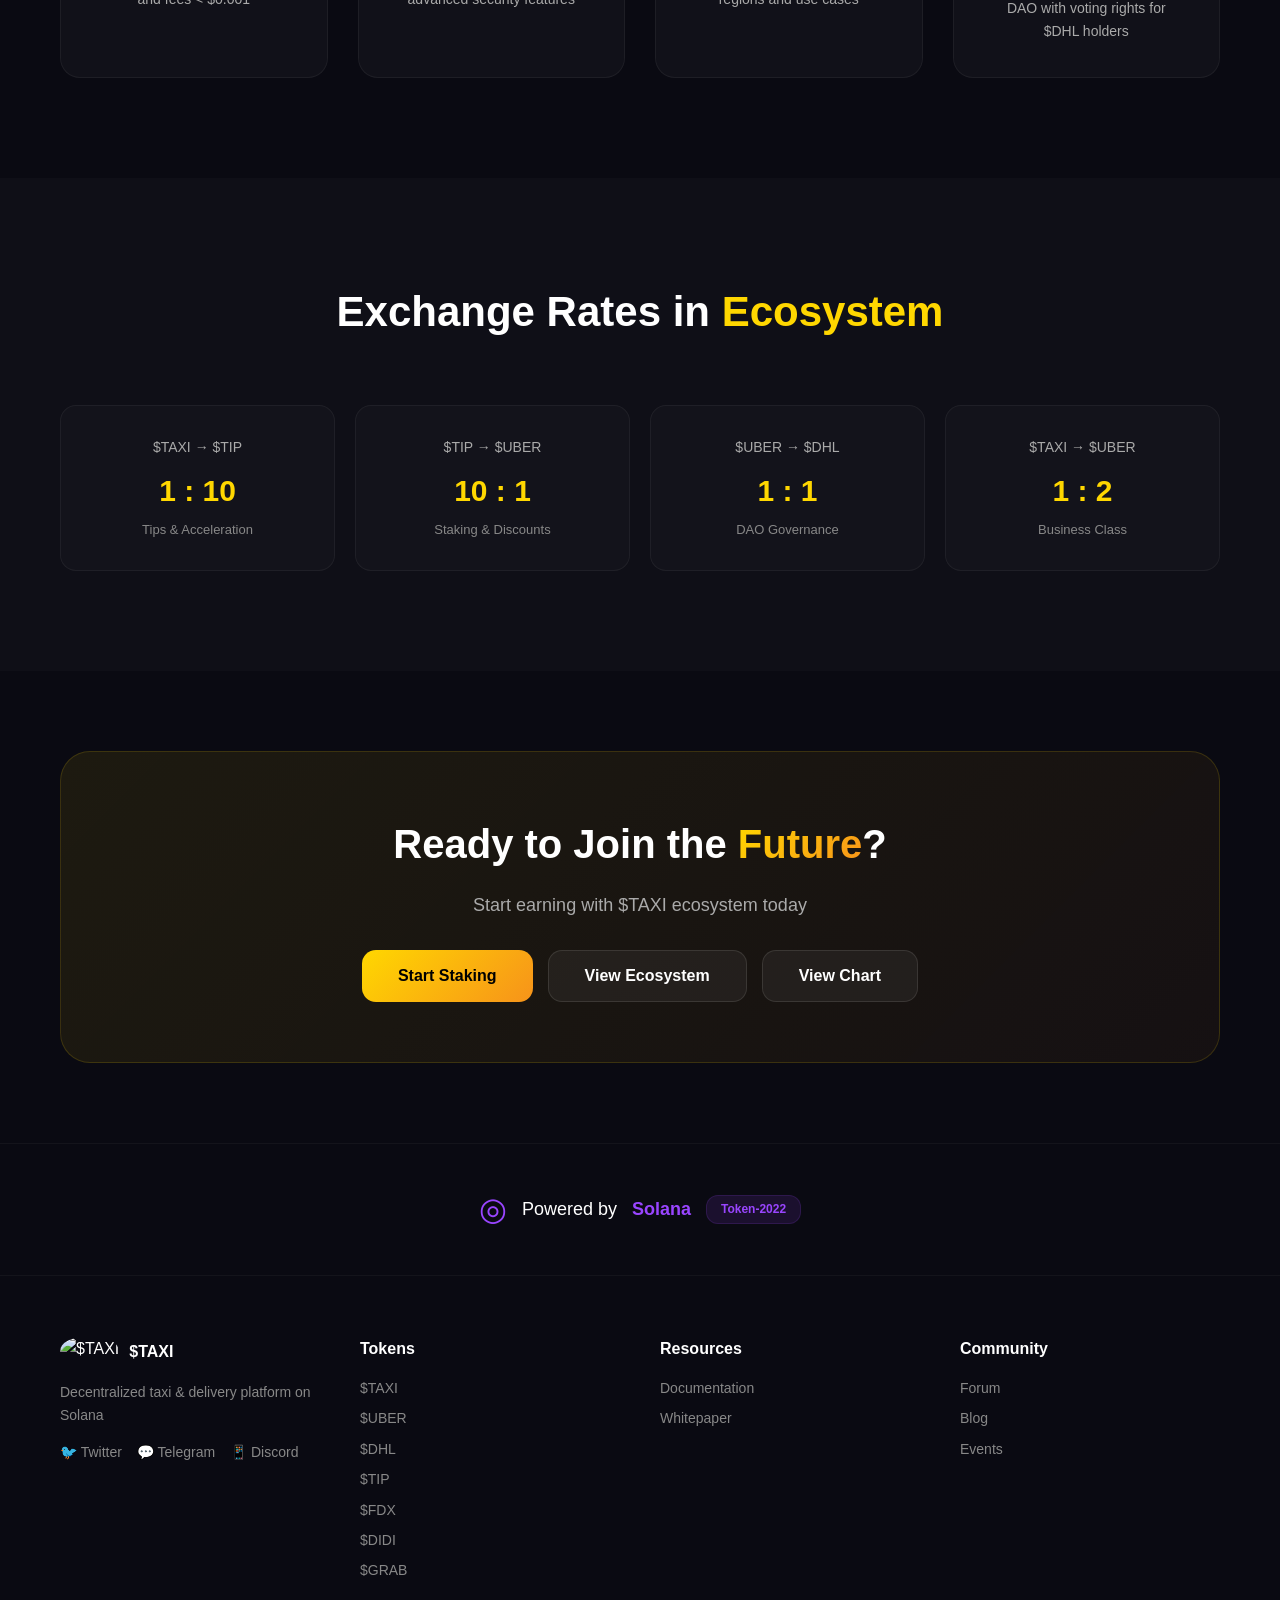
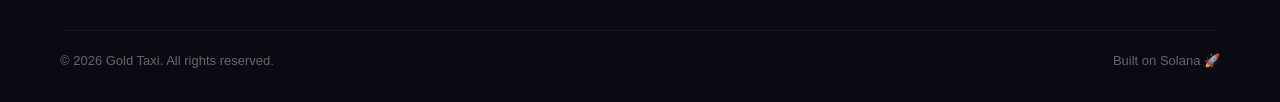
==== commit c6961090: "Update index.html" ====
--- a/index.html
+++ b/index.html
@@ -4,8 +4,923 @@
     <meta charset="UTF-8">
     <meta name="viewport" content="width=device-width, initial-scale=1.0">
     <title>Gold Taxi - Decentralized Taxi on Solana</title>
-    <link rel="stylesheet" href="style.css">
     <link rel="icon" href="https://raw.githubusercontent.com/goldtaxi/taxi/refs/heads/main/taxi_logo.png">
+    <style>
+        /* ===== ПОЛНЫЙ CSS ВНУТРИ HTML ===== */
+        * {
+            margin: 0;
+            padding: 0;
+            box-sizing: border-box;
+        }
+
+        body {
+            font-family: -apple-system, BlinkMacSystemFont, 'Segoe UI', Roboto, Oxygen, Ubuntu, sans-serif;
+            background: #0a0a12;
+            color: #ffffff;
+            line-height: 1.6;
+            min-height: 100vh;
+        }
+
+        .container {
+            max-width: 1200px;
+            margin: 0 auto;
+            padding: 0 20px;
+        }
+
+        /* БЕГУЩИЕ СТРОКИ */
+        .ticker-wrap {
+            background: linear-gradient(90deg, #0a0a2e, #1a1a4e, #0a0a2e);
+            padding: 12px 0;
+            border-bottom: 2px solid rgba(100, 149, 237, 0.3);
+            border-top: 2px solid rgba(100, 149, 237, 0.3);
+            overflow: hidden;
+            position: relative;
+            z-index: 999;
+        }
+
+        .ticker-wrap.ticker-secondary {
+            background: linear-gradient(90deg, #0a0a3e, #1a1a5e, #0a0a3e);
+            border-bottom: 2px solid rgba(70, 130, 255, 0.4);
+            border-top: 2px solid rgba(70, 130, 255, 0.4);
+        }
+
+        .ticker {
+            display: flex;
+            animation: ticker-scroll 25s linear infinite;
+            white-space: nowrap;
+        }
+
+        .ticker span {
+            color: #88ccff;
+            font-weight: 700;
+            font-size: 16px;
+            padding: 0 40px;
+            text-shadow: 0 0 20px rgba(100, 149, 237, 0.3);
+            letter-spacing: 1px;
+        }
+
+        .ticker span::before {
+            content: "✦ ";
+            color: #4a9eff;
+        }
+
+        @keyframes ticker-scroll {
+            0% { transform: translateX(0); }
+            100% { transform: translateX(-50%); }
+        }
+
+        .ticker-wrap:hover .ticker {
+            animation-duration: 15s;
+        }
+
+        /* НАВИГАЦИЯ */
+        .navbar {
+            background: rgba(10, 10, 18, 0.95);
+            backdrop-filter: blur(20px);
+            border-bottom: 1px solid rgba(255, 215, 0, 0.08);
+            padding: 15px 0;
+            position: sticky;
+            top: 0;
+            z-index: 1000;
+        }
+
+        .nav-container {
+            max-width: 1200px;
+            margin: 0 auto;
+            padding: 0 20px;
+            display: flex;
+            justify-content: space-between;
+            align-items: center;
+            flex-wrap: wrap;
+            gap: 10px;
+        }
+
+        .nav-logo {
+            display: flex;
+            align-items: center;
+            gap: 12px;
+        }
+
+        .nav-logo img {
+            border-radius: 50%;
+            border: 2px solid rgba(255, 215, 0, 0.3);
+            height: 45px;
+            width: 45px;
+            object-fit: cover;
+        }
+
+        .logo-text {
+            font-size: 24px;
+            font-weight: 700;
+            background: linear-gradient(135deg, #ffd700, #f7931a);
+            -webkit-background-clip: text;
+            -webkit-text-fill-color: transparent;
+        }
+
+        .nav-links {
+            display: flex;
+            align-items: center;
+            gap: 25px;
+            flex-wrap: wrap;
+        }
+
+        .nav-links a {
+            color: #aaa;
+            text-decoration: none;
+            font-size: 15px;
+            transition: all 0.3s;
+            padding: 8px 0;
+            border-bottom: 2px solid transparent;
+        }
+
+        .nav-links a:hover,
+        .nav-links a.active {
+            color: #ffffff;
+            border-bottom-color: #ffd700;
+        }
+
+        /* ВЫБОР ЯЗЫКА */
+        .language-selector {
+            position: relative;
+            display: inline-block;
+        }
+
+        .lang-btn {
+            background: rgba(255, 255, 255, 0.05);
+            border: 1px solid rgba(255, 255, 255, 0.1);
+            color: #ffffff;
+            padding: 8px 16px;
+            border-radius: 10px;
+            cursor: pointer;
+            font-size: 14px;
+            transition: all 0.3s;
+        }
+
+        .lang-btn:hover {
+            background: rgba(255, 215, 0, 0.1);
+            border-color: #ffd700;
+        }
+
+        .lang-dropdown {
+            display: none;
+            position: absolute;
+            top: 45px;
+            right: 0;
+            background: #14141e;
+            border: 1px solid rgba(255, 215, 0, 0.1);
+            border-radius: 12px;
+            padding: 8px;
+            min-width: 200px;
+            max-height: 400px;
+            overflow-y: auto;
+            box-shadow: 0 20px 60px rgba(0,0,0,0.8);
+            z-index: 1000;
+        }
+
+        .lang-dropdown.show {
+            display: block;
+        }
+
+        .lang-dropdown button {
+            display: block;
+            width: 100%;
+            padding: 10px 16px;
+            background: transparent;
+            border: none;
+            color: #ffffff;
+            font-size: 14px;
+            text-align: left;
+            cursor: pointer;
+            border-radius: 8px;
+            transition: background 0.3s;
+        }
+
+        .lang-dropdown button:hover {
+            background: rgba(255, 215, 0, 0.1);
+        }
+
+        .lang-dropdown::-webkit-scrollbar {
+            width: 4px;
+        }
+        .lang-dropdown::-webkit-scrollbar-thumb {
+            background: rgba(255, 255, 255, 0.2);
+            border-radius: 4px;
+        }
+
+        /* КНОПКА КОШЕЛЬКА */
+        .wallet-btn {
+            background: linear-gradient(135deg, #ffd700, #f7931a);
+            border: none;
+            color: #000000;
+            padding: 10px 24px;
+            border-radius: 12px;
+            font-weight: 700;
+            cursor: pointer;
+            transition: all 0.3s;
+            font-size: 14px;
+        }
+
+        .wallet-btn:hover {
+            transform: scale(1.05);
+            box-shadow: 0 0 30px rgba(255, 215, 0, 0.3);
+        }
+
+        /* ГЕРОЙ СЕКЦИЯ */
+        .hero {
+            padding: 80px 0 60px;
+            min-height: 80vh;
+            display: flex;
+            align-items: center;
+            background: radial-gradient(ellipse at 50% 0%, rgba(255, 215, 0, 0.06), transparent 70%);
+            position: relative;
+            overflow: hidden;
+        }
+
+        .hero-container {
+            max-width: 1200px;
+            margin: 0 auto;
+            padding: 0 20px;
+            display: grid;
+            grid-template-columns: 1fr 1fr;
+            gap: 60px;
+            align-items: center;
+            position: relative;
+            z-index: 1;
+        }
+
+        .hero-badge {
+            display: inline-block;
+            background: rgba(255, 215, 0, 0.12);
+            color: #ffd700;
+            padding: 6px 18px;
+            border-radius: 20px;
+            font-size: 14px;
+            font-weight: 600;
+            margin-bottom: 20px;
+            border: 1px solid rgba(255, 215, 0, 0.15);
+        }
+
+        .hero-title {
+            font-size: 58px;
+            font-weight: 800;
+            line-height: 1.1;
+            margin-bottom: 20px;
+            color: #ffffff;
+        }
+
+        .gradient-text {
+            background: linear-gradient(135deg, #ffd700, #f7931a, #ff6b00);
+            -webkit-background-clip: text;
+            -webkit-text-fill-color: transparent;
+            background-size: 200% 200%;
+            animation: gradientMove 4s ease-in-out infinite;
+        }
+
+        @keyframes gradientMove {
+            0%, 100% { background-position: 0% 50%; }
+            50% { background-position: 100% 50%; }
+        }
+
+        .hero-description {
+            font-size: 18px;
+            color: #aaa;
+            margin-bottom: 30px;
+            max-width: 500px;
+            line-height: 1.8;
+        }
+
+        .hero-stats {
+            display: flex;
+            gap: 30px;
+            margin-bottom: 35px;
+        }
+
+        .stat-item {
+            display: flex;
+            flex-direction: column;
+        }
+
+        .stat-value {
+            font-size: 28px;
+            font-weight: 700;
+            color: #ffffff;
+        }
+
+        .stat-label {
+            font-size: 13px;
+            color: #888;
+            text-transform: uppercase;
+            letter-spacing: 1px;
+        }
+
+        .stat-divider {
+            width: 1px;
+            background: rgba(255, 255, 255, 0.08);
+        }
+
+        .hero-actions {
+            display: flex;
+            gap: 15px;
+        }
+
+        .btn-primary {
+            background: linear-gradient(135deg, #ffd700, #f7931a);
+            color: #000000;
+            border: none;
+            padding: 16px 36px;
+            border-radius: 14px;
+            font-weight: 700;
+            font-size: 16px;
+            cursor: pointer;
+            transition: all 0.3s;
+        }
+
+        .btn-primary:hover {
+            transform: translateY(-3px);
+            box-shadow: 0 10px 40px rgba(255, 215, 0, 0.3);
+        }
+
+        .btn-secondary {
+            background: rgba(255, 255, 255, 0.05);
+            color: #ffffff;
+            border: 1px solid rgba(255, 255, 255, 0.1);
+            padding: 16px 36px;
+            border-radius: 14px;
+            font-weight: 600;
+            font-size: 16px;
+            cursor: pointer;
+            transition: all 0.3s;
+        }
+
+        .btn-secondary:hover {
+            background: rgba(255, 255, 255, 0.1);
+            transform: translateY(-3px);
+        }
+
+        /* ЛЕТАЮЩИЕ ПРЕДМЕТЫ */
+        .floating-objects {
+            position: fixed;
+            top: 0;
+            left: 0;
+            width: 100%;
+            height: 100%;
+            pointer-events: none;
+            z-index: 0;
+            overflow: hidden;
+        }
+
+        .float-coin {
+            position: absolute;
+            font-size: 32px;
+            opacity: 0.12;
+            animation: float-object 20s linear infinite;
+        }
+
+        .float-coin:nth-child(1) { top: 10%; left: 5%; animation-delay: 0s; font-size: 28px; }
+        .float-coin:nth-child(2) { top: 20%; right: 8%; animation-delay: 3s; font-size: 36px; }
+        .float-coin:nth-child(3) { bottom: 30%; left: 10%; animation-delay: 6s; font-size: 24px; }
+        .float-coin:nth-child(4) { bottom: 20%; right: 5%; animation-delay: 9s; font-size: 40px; }
+        .float-coin:nth-child(5) { top: 50%; left: 2%; animation-delay: 12s; font-size: 30px; }
+        .float-coin:nth-child(6) { top: 60%; right: 3%; animation-delay: 15s; font-size: 34px; }
+        .float-coin:nth-child(7) { top: 80%; left: 20%; animation-delay: 18s; font-size: 26px; }
+        .float-coin:nth-child(8) { top: 5%; left: 50%; animation-delay: 2s; font-size: 38px; }
+
+        @keyframes float-object {
+            0% { transform: translate(0, 0) rotate(0deg) scale(1); opacity: 0.08; }
+            25% { transform: translate(50px, -80px) rotate(90deg) scale(1.2); opacity: 0.15; }
+            50% { transform: translate(-30px, -150px) rotate(180deg) scale(1); opacity: 0.12; }
+            75% { transform: translate(60px, -100px) rotate(270deg) scale(1.1); opacity: 0.15; }
+            100% { transform: translate(0, 0) rotate(360deg) scale(1); opacity: 0.08; }
+        }
+
+        /* TAXI CAR */
+        .hero-visual {
+            position: relative;
+            display: flex;
+            justify-content: center;
+            align-items: center;
+        }
+
+        .taxi-car {
+            width: 320px;
+            height: 130px;
+            position: relative;
+            animation: drive 4s ease-in-out infinite;
+        }
+
+        .car-body {
+            width: 100%;
+            height: 65px;
+            background: linear-gradient(135deg, #ffd700, #f7931a);
+            border-radius: 25px 25px 0 0;
+            position: relative;
+            margin-top: 30px;
+            box-shadow: 0 20px 60px rgba(255, 215, 0, 0.2);
+        }
+
+        .car-body::before {
+            content: 'TAXI';
+            position: absolute;
+            top: 50%;
+            left: 50%;
+            transform: translate(-50%, -50%);
+            color: #000000;
+            font-weight: 900;
+            font-size: 22px;
+            letter-spacing: 6px;
+        }
+
+        .car-body::after {
+            content: '';
+            position: absolute;
+            top: -20px;
+            left: 20px;
+            right: 20px;
+            height: 20px;
+            background: rgba(255, 255, 255, 0.2);
+            border-radius: 20px 20px 0 0;
+        }
+
+        .car-wheel {
+            width: 44px;
+            height: 44px;
+            background: #1a1a1a;
+            border-radius: 50%;
+            border: 4px solid #333;
+            position: absolute;
+            bottom: -22px;
+        }
+
+        .car-wheel.front { right: 30px; }
+        .car-wheel.back { left: 30px; }
+
+        @keyframes drive {
+            0%, 100% { transform: translateX(0) rotate(0deg); }
+            25% { transform: translateX(10px) rotate(1deg); }
+            75% { transform: translateX(-10px) rotate(-1deg); }
+        }
+
+        .floating-tokens {
+            position: absolute;
+            top: -80px;
+            right: -60px;
+            display: flex;
+            flex-wrap: wrap;
+            gap: 10px;
+        }
+
+        .token-bubble {
+            background: rgba(255, 255, 255, 0.04);
+            border: 1px solid rgba(255, 215, 0, 0.15);
+            padding: 6px 14px;
+            border-radius: 20px;
+            font-size: 12px;
+            font-weight: 600;
+            color: #ffd700;
+            backdrop-filter: blur(10px);
+            transition: all 0.3s;
+        }
+
+        .token-bubble:hover {
+            background: rgba(255, 215, 0, 0.1);
+            transform: scale(1.05);
+        }
+
+        /* ВЗРОСЛАЯ ЛОГИКА ПОКУПКИ */
+        .buy-reasons {
+            margin-top: 35px;
+            padding: 25px;
+            background: rgba(255, 255, 255, 0.03);
+            border-radius: 16px;
+            border: 1px solid rgba(255, 215, 0, 0.1);
+        }
+
+        .buy-reasons h3 {
+            font-size: 20px;
+            margin-bottom: 15px;
+            color: #ffd700;
+        }
+
+        .reasons-grid {
+            display: grid;
+            grid-template-columns: 1fr 1fr;
+            gap: 12px;
+            margin-bottom: 15px;
+        }
+
+        .reason-item {
+            display: flex;
+            gap: 12px;
+            align-items: flex-start;
+            padding: 10px;
+            background: rgba(255, 255, 255, 0.03);
+            border-radius: 10px;
+            transition: all 0.3s;
+        }
+
+        .reason-item:hover {
+            background: rgba(255, 215, 0, 0.05);
+            transform: translateX(4px);
+        }
+
+        .reason-icon {
+            font-size: 24px;
+            flex-shrink: 0;
+        }
+
+        .reason-item strong {
+            color: #ffffff;
+            font-size: 14px;
+            display: block;
+        }
+
+        .reason-item p {
+            color: #aaa;
+            font-size: 12px;
+            margin: 0;
+            line-height: 1.4;
+        }
+
+        .buy-actions {
+            display: flex;
+            gap: 10px;
+            flex-wrap: wrap;
+            margin-top: 10px;
+        }
+
+        .buy-actions .btn-primary,
+        .buy-actions .btn-secondary {
+            padding: 10px 20px;
+            font-size: 13px;
+        }
+
+        /* FEATURES */
+        .features {
+            padding: 100px 0;
+            border-top: 1px solid rgba(255, 255, 255, 0.04);
+        }
+
+        .section-title {
+            font-size: 42px;
+            font-weight: 700;
+            text-align: center;
+            margin-bottom: 60px;
+            color: #ffffff;
+        }
+
+        .highlight {
+            color: #ffd700;
+        }
+
+        .features-grid {
+            display: grid;
+            grid-template-columns: repeat(auto-fit, minmax(250px, 1fr));
+            gap: 30px;
+        }
+
+        .feature-card {
+            background: rgba(255, 255, 255, 0.03);
+            border: 1px solid rgba(255, 255, 255, 0.05);
+            padding: 35px;
+            border-radius: 20px;
+            text-align: center;
+            transition: all 0.4s;
+        }
+
+        .feature-card:hover {
+            background: rgba(255, 215, 0, 0.04);
+            border-color: rgba(255, 215, 0, 0.2);
+            transform: translateY(-8px);
+        }
+
+        .feature-icon {
+            font-size: 44px;
+            margin-bottom: 15px;
+        }
+
+        .feature-card h3 {
+            font-size: 20px;
+            margin-bottom: 10px;
+            color: #ffffff;
+        }
+
+        .feature-card p {
+            color: #aaa;
+            font-size: 14px;
+            line-height: 1.6;
+        }
+
+        /* EXCHANGE */
+        .exchange {
+            padding: 100px 0;
+            background: rgba(255, 255, 255, 0.02);
+        }
+
+        .exchange-grid {
+            display: grid;
+            grid-template-columns: repeat(auto-fit, minmax(200px, 1fr));
+            gap: 20px;
+        }
+
+        .exchange-card {
+            background: rgba(255, 255, 255, 0.02);
+            border: 1px solid rgba(255, 255, 255, 0.05);
+            padding: 30px;
+            border-radius: 16px;
+            text-align: center;
+            transition: all 0.3s;
+        }
+
+        .exchange-card:hover {
+            border-color: rgba(255, 215, 0, 0.2);
+            transform: translateY(-4px);
+        }
+
+        .exchange-pair {
+            color: #aaa;
+            font-size: 14px;
+            margin-bottom: 8px;
+        }
+
+        .exchange-rate {
+            font-size: 30px;
+            font-weight: 700;
+            color: #ffd700;
+            margin-bottom: 5px;
+        }
+
+        .exchange-desc {
+            color: #888;
+            font-size: 13px;
+        }
+
+        /* CTA SECTION */
+        .cta-section {
+            padding: 80px 0;
+        }
+
+        .cta-card {
+            background: linear-gradient(135deg, rgba(255, 215, 0, 0.08), rgba(247, 147, 26, 0.05));
+            border: 1px solid rgba(255, 215, 0, 0.15);
+            border-radius: 30px;
+            padding: 60px;
+            text-align: center;
+        }
+
+        .cta-card h2 {
+            font-size: 40px;
+            margin-bottom: 15px;
+            color: #ffffff;
+        }
+
+        .cta-card p {
+            color: #aaa;
+            font-size: 18px;
+            margin-bottom: 30px;
+        }
+
+        .cta-buttons {
+            display: flex;
+            gap: 15px;
+            justify-content: center;
+            flex-wrap: wrap;
+        }
+
+        /* SOLANA BADGE */
+        .solana-badge {
+            padding: 40px 0;
+            border-top: 1px solid rgba(255, 255, 255, 0.04);
+        }
+
+        .badge-content {
+            display: flex;
+            align-items: center;
+            justify-content: center;
+            gap: 15px;
+            font-size: 18px;
+            color: #ffffff;
+        }
+
+        .solana-icon {
+            font-size: 32px;
+            color: #9945FF;
+        }
+
+        .solana-text {
+            font-weight: 700;
+            color: #9945FF;
+        }
+
+        .badge-version {
+            background: rgba(153, 69, 255, 0.12);
+            color: #9945FF;
+            padding: 4px 14px;
+            border-radius: 12px;
+            font-size: 12px;
+            font-weight: 600;
+            border: 1px solid rgba(153, 69, 255, 0.15);
+        }
+
+        /* FOOTER */
+        .footer {
+            padding: 60px 0 30px;
+            border-top: 1px solid rgba(255, 255, 255, 0.04);
+        }
+
+        .footer-grid {
+            display: grid;
+            grid-template-columns: repeat(auto-fit, minmax(200px, 1fr));
+            gap: 40px;
+            margin-bottom: 40px;
+        }
+
+        .footer-col h4 {
+            font-size: 16px;
+            margin-bottom: 15px;
+            color: #ffffff;
+        }
+
+        .footer-col p,
+        .footer-col a {
+            color: #888;
+            font-size: 14px;
+            text-decoration: none;
+            display: block;
+            margin-bottom: 8px;
+            transition: color 0.3s;
+        }
+
+        .footer-col a:hover {
+            color: #ffd700;
+        }
+
+        .social-links {
+            display: flex;
+            gap: 15px;
+            margin-top: 15px;
+        }
+
+        .footer-bottom {
+            border-top: 1px solid rgba(255, 255, 255, 0.04);
+            padding-top: 20px;
+            display: flex;
+            justify-content: space-between;
+            color: #666;
+            font-size: 13px;
+        }
+
+        /* АДАПТИВ */
+        @media (max-width: 768px) {
+            .hero-container {
+                grid-template-columns: 1fr;
+                text-align: center;
+            }
+            
+            .hero-title {
+                font-size: 36px;
+            }
+            
+            .hero-description {
+                margin: 0 auto 30px;
+            }
+            
+            .hero-stats {
+                justify-content: center;
+            }
+            
+            .hero-actions {
+                justify-content: center;
+                flex-wrap: wrap;
+            }
+            
+            .floating-tokens {
+                display: none;
+            }
+            
+            .taxi-car {
+                width: 220px;
+                height: 90px;
+            }
+            
+            .car-body {
+                height: 45px;
+                margin-top: 20px;
+            }
+            
+            .car-body::before {
+                font-size: 16px;
+                letter-spacing: 4px;
+            }
+            
+            .car-body::after {
+                display: none;
+            }
+            
+            .car-wheel {
+                width: 30px;
+                height: 30px;
+                bottom: -15px;
+            }
+            
+            .car-wheel.front { right: 20px; }
+            .car-wheel.back { left: 20px; }
+            
+            .section-title {
+                font-size: 30px;
+            }
+            
+            .nav-links {
+                gap: 12px;
+            }
+            
+            .nav-links a {
+                font-size: 13px;
+            }
+            
+            .cta-card {
+                padding: 30px 20px;
+            }
+            
+            .cta-card h2 {
+                font-size: 28px;
+            }
+            
+            .footer-grid {
+                grid-template-columns: 1fr 1fr;
+            }
+            
+            .lang-dropdown {
+                right: -60px;
+                min-width: 160px;
+            }
+            
+            .reasons-grid {
+                grid-template-columns: 1fr;
+            }
+            
+            .buy-actions {
+                flex-direction: column;
+            }
+            
+            .float-coin {
+                font-size: 20px !important;
+                opacity: 0.06;
+            }
+            
+            .ticker span {
+                font-size: 13px;
+                padding: 0 20px;
+            }
+        }
+
+        @media (max-width: 480px) {
+            .nav-links a:not(.active) {
+                display: none;
+            }
+            
+            .hero-title {
+                font-size: 28px;
+            }
+            
+            .stat-value {
+                font-size: 20px;
+            }
+            
+            .footer-grid {
+                grid-template-columns: 1fr;
+            }
+            
+            .buy-reasons {
+                padding: 15px;
+            }
+            
+            .reason-item {
+                padding: 8px;
+            }
+            
+            .ticker span {
+                font-size: 11px;
+                padding: 0 15px;
+            }
+        }
+
+        /* RTL SUPPORT */
+        [dir="rtl"] .nav-links {
+            flex-direction: row-reverse;
+        }
+
+        [dir="rtl"] .hero-actions {
+            flex-direction: row-reverse;
+        }
+
+        [dir="rtl"] .stat-item {
+            align-items: flex-end;
+        }
+
+        [dir="rtl"] .social-links {
+            flex-direction: row-reverse;
+        }
+    </style>
 </head>
 <body>
     <!-- БЕГУЩАЯ СТРОКА #1 -->
@@ -25,7 +940,7 @@
     <nav class="navbar">
         <div class="nav-container">
             <div class="nav-logo">
-                <img src="https://raw.githubusercontent.com/goldtaxi/taxi/refs/heads/main/taxi_logo.png" alt="$TAXI" height="45" style="border-radius: 50%;">
+                <img src="https://raw.githubusercontent.com/goldtaxi/taxi/refs/heads/main/taxi_logo.png" alt="$TAXI">
                 <span class="logo-text">$TAXI</span>
             </div>
             <div class="nav-links">
@@ -75,7 +990,7 @@
             <div class="hero-content">
                 <div class="hero-badge">🚀 Launch 2026</div>
                 <h1 class="hero-title">
-                    <span>Decentralized</span><br>
+                    Decentralized<br>
                     <span class="gradient-text">Taxi of the Future</span>
                 </h1>
                 <p class="hero-description">
@@ -304,7 +1219,258 @@
         </div>
     </footer>
 
-    <script src="script.js"></script>
-    <script src="languages.js"></script>
+    <script>
+        // ===== ЯЗЫКИ =====
+        const translations = {
+            en: {
+                nav_home: "Home",
+                nav_ecosystem: "Ecosystem",
+                nav_dashboard: "Dashboard",
+                hero_badge: "🚀 Launch 2026",
+                hero_title1: "Decentralized",
+                hero_title2: "Taxi of the Future",
+                hero_desc: "$TAXI — the first token on Solana for a global taxi, delivery, and logistics platform. Earn, vote, and get up to 50% discounts.",
+                stat_mcap: "Market Cap",
+                stat_supply: "Total Supply",
+                stat_price: "Initial Price",
+                btn_stake: "Start Staking →",
+                btn_explore: "Explore Ecosystem"
+            },
+            'zh-CN': {
+                nav_home: "首页",
+                nav_ecosystem: "生态系统",
+                nav_dashboard: "仪表盘",
+                hero_badge: "🚀 2026年启动",
+                hero_title1: "去中心化",
+                hero_title2: "未来出租车",
+                hero_desc: "$TAXI — Solana上首个全球出租车、配送和物流平台代币。赚取收益、投票并获得高达50%的折扣。",
+                stat_mcap: "市值",
+                stat_supply: "总供应量",
+                stat_price: "初始价格",
+                btn_stake: "开始质押 →",
+                btn_explore: "探索生态系统"
+            },
+            'zh-TW': {
+                nav_home: "首頁",
+                nav_ecosystem: "生態系統",
+                nav_dashboard: "儀表板",
+                hero_badge: "🚀 2026年啟動",
+                hero_title1: "去中心化",
+                hero_title2: "未來計程車",
+                hero_desc: "$TAXI — Solana上首個全球計程車、配送和物流平台代幣。賺取收益、投票並獲得高達50%的折扣。",
+                stat_mcap: "市值",
+                stat_supply: "總供應量",
+                stat_price: "初始價格",
+                btn_stake: "開始質押 →",
+                btn_explore: "探索生態系統"
+            },
+            ja: {
+                nav_home: "ホーム",
+                nav_ecosystem: "エコシステム",
+                nav_dashboard: "ダッシュボード",
+                hero_badge: "🚀 2026年ローンチ",
+                hero_title1: "分散型",
+                hero_title2: "未来のタクシー",
+                hero_desc: "$TAXI — Solana上のグローバルタクシー、配達、物流プラットフォームの最初のトークン。収益を得て、投票し、最大50%の割引を受ける。",
+                stat_mcap: "時価総額",
+                stat_supply: "総供給量",
+                stat_price: "初期価格",
+                btn_stake: "ステーキングを始める →",
+                btn_explore: "エコシステムを探索"
+            },
+            ko: {
+                nav_home: "홈",
+                nav_ecosystem: "생태계",
+                nav_dashboard: "대시보드",
+                hero_badge: "🚀 2026년 출시",
+                hero_title1: "탈중앙화",
+                hero_title2: "미래의 택시",
+                hero_desc: "$TAXI — Solana의 글로벌 택시, 배달, 물류 플랫폼 최초의 토큰. 수익 창출, 투표, 최대 50% 할인 혜택.",
+                stat_mcap: "시가총액",
+                stat_supply: "총 공급량",
+                stat_price: "초기 가격",
+                btn_stake: "스테이킹 시작 →",
+                btn_explore: "생태계 탐색"
+            },
+            vi: {
+                nav_home: "Trang chủ",
+                nav_ecosystem: "Hệ sinh thái",
+                nav_dashboard: "Bảng điều khiển",
+                hero_badge: "🚀 Ra mắt 2026",
+                hero_title1: "Phi tập trung",
+                hero_title2: "Taxi của Tương lai",
+                hero_desc: "$TAXI — token đầu tiên trên Solana cho nền tảng taxi, giao hàng và logistics toàn cầu. Kiếm tiền, bỏ phiếu và nhận giảm giá lên đến 50%.",
+                stat_mcap: "Vốn hóa",
+                stat_supply: "Tổng cung",
+                stat_price: "Giá khởi điểm",
+                btn_stake: "Bắt đầu Stake →",
+                btn_explore: "Khám phá Hệ sinh thái"
+            },
+            th: {
+                nav_home: "หน้าหลัก",
+                nav_ecosystem: "ระบบนิเวศ",
+                nav_dashboard: "แดชบอร์ด",
+                hero_badge: "🚀 เปิดตัว 2026",
+                hero_title1: "แบบกระจายอำนาจ",
+                hero_title2: "แท็กซี่แห่งอนาคต",
+                hero_desc: "$TAXI — โทเค็นแรกบน Solana สำหรับแพลตฟอร์มแท็กซี่ จัดส่ง และโลจิสติกส์ระดับโลก รับรายได้ โหวต และรับส่วนลดสูงสุด 50%",
+                stat_mcap: "มูลค่าตลาด",
+                stat_supply: "อุปทานทั้งหมด",
+                stat_price: "ราคาเริ่มต้น",
+                btn_stake: "เริ่ม Stake →",
+                btn_explore: "สำรวจระบบนิเวศ"
+            },
+            ms: {
+                nav_home: "Utama",
+                nav_ecosystem: "Ekosistem",
+                nav_dashboard: "Papan Pemuka",
+                hero_badge: "🚀 Lancaran 2026",
+                hero_title1: "Terpencar",
+                hero_title2: "Teksi Masa Depan",
+                hero_desc: "$TAXI — token pertama di Solana untuk platform teksi, penghantaran, dan logistik global. Dapatkan pendapatan, undi, dan dapatkan diskaun sehingga 50%.",
+                stat_mcap: "Permodalan Pasaran",
+                stat_supply: "Bekalan Jumlah",
+                stat_price: "Harga Permulaan",
+                btn_stake: "Mula Stake →",
+                btn_explore: "Terokai Ekosistem"
+            },
+            id: {
+                nav_home: "Beranda",
+                nav_ecosystem: "Ekosistem",
+                nav_dashboard: "Dasbor",
+                hero_badge: "🚀 Peluncuran 2026",
+                hero_title1: "Terdesentralisasi",
+                hero_title2: "Taksi Masa Depan",
+                hero_desc: "$TAXI — token pertama di Solana untuk platform taksi, pengiriman, dan logistik global. Dapatkan pendapatan, beri suara, dan dapatkan diskon hingga 50%.",
+                stat_mcap: "Kapitalisasi Pasar",
+                stat_supply: "Total Pasokan",
+                stat_price: "Harga Awal",
+                btn_stake: "Mulai Stake →",
+                btn_explore: "Jelajahi Ekosistem"
+            },
+            es: {
+                nav_home: "Inicio",
+                nav_ecosystem: "Ecosistema",
+                nav_dashboard: "Panel",
+                hero_badge: "🚀 Lanzamiento 2026",
+                hero_title1: "Descentralizado",
+                hero_title2: "Taxi del Futuro",
+                hero_desc: "$TAXI — el primer token en Solana para una plataforma global de taxis, entregas y logística. Gana, vota y obtén hasta un 50% de descuento.",
+                stat_mcap: "Capitalización",
+                stat_supply: "Suministro Total",
+                stat_price: "Precio Inicial",
+                btn_stake: "Comenzar Staking →",
+                btn_explore: "Explorar Ecosistema"
+            },
+            ru: {
+                nav_home: "Главная",
+                nav_ecosystem: "Экосистема",
+                nav_dashboard: "Дашборд",
+                hero_badge: "🚀 Запуск 2026",
+                hero_title1: "Децентрализованное",
+                hero_title2: "Такси будущего",
+                hero_desc: "$TAXI — первый токен на Solana для глобальной платформы такси, доставки и логистики. Зарабатывай, голосуй и получай скидки до 50%.",
+                stat_mcap: "Капитализация",
+                stat_supply: "Общий объём",
+                stat_price: "Начальная цена",
+                btn_stake: "Начать стейкинг →",
+                btn_explore: "Изучить экосистему"
+            },
+            ar: {
+                nav_home: "الرئيسية",
+                nav_ecosystem: "النظام البيئي",
+                nav_dashboard: "لوحة التحكم",
+                hero_badge: "🚀 الإطلاق 2026",
+                hero_title1: "لامركزي",
+                hero_title2: "تاكسي المستقبل",
+                hero_desc: "$TAXI — أول رمز على Solana لمنصة عالمية للتاكسي والتوصيل والخدمات اللوجستية. اكسب وصوّت واحصل على خصومات تصل إلى 50%.",
+                stat_mcap: "القيمة السوقية",
+                stat_supply: "إجمالي العرض",
+                stat_price: "السعر الابتدائي",
+                btn_stake: "بدء التخزين →",
+                btn_explore: "استكشف النظام البيئي"
+            }
+        };
+
+        let currentLanguage = 'en';
+
+        function setLanguage(lang) {
+            currentLanguage = lang;
+            localStorage.setItem('taxi_language', lang);
+            updateUI(lang);
+            const label = document.getElementById('currentLangLabel');
+            if (label) label.textContent = lang.toUpperCase();
+            const dropdown = document.getElementById('langDropdown');
+            if (dropdown) dropdown.classList.remove('show');
+        }
+
+        function updateUI(lang) {
+            const elements = document.querySelectorAll('[data-i18n]');
+            elements.forEach(el => {
+                const key = el.getAttribute('data-i18n');
+                if (translations[lang] && translations[lang][key]) {
+                    el.textContent = translations[lang][key];
+                }
+            });
+            document.documentElement.lang = lang;
+            document.documentElement.dir = lang === 'ar' ? 'rtl' : 'ltr';
+        }
+
+        function toggleLanguages() {
+            const dropdown = document.getElementById('langDropdown');
+            if (dropdown) dropdown.classList.toggle('show');
+        }
+
+        document.addEventListener('click', function(event) {
+            const dropdown = document.getElementById('langDropdown');
+            const btn = document.querySelector('.lang-btn');
+            if (dropdown && btn && !btn.contains(event.target) && !dropdown.contains(event.target)) {
+                dropdown.classList.remove('show');
+            }
+        });
+
+        document.addEventListener('DOMContentLoaded', function() {
+            const savedLang = localStorage.getItem('taxi_language') || 'en';
+            setLanguage(savedLang);
+        });
+
+        // ===== КОШЕЛЕК =====
+        document.getElementById('connectWallet').addEventListener('click', async function() {
+            try {
+                if (window.solana && window.solana.isPhantom) {
+                    const response = await window.solana.connect();
+                    this.textContent = `🟢 ${response.publicKey.toString().slice(0, 4)}...${response.publicKey.toString().slice(-4)}`;
+                    this.style.background = '#00c853';
+                    this.style.color = '#fff';
+                } else {
+                    window.open('https://phantom.app/', '_blank');
+                    alert('Please install Phantom Wallet!');
+                }
+            } catch (error) {
+                console.error('Connection error:', error);
+            }
+        });
+
+        // ===== АНИМАЦИИ =====
+        const observerOptions = { threshold: 0.1, rootMargin: '0px 0px -50px 0px' };
+        const observer = new IntersectionObserver((entries) => {
+            entries.forEach(entry => {
+                if (entry.isIntersecting) {
+                    entry.target.style.opacity = '1';
+                    entry.target.style.transform = 'translateY(0)';
+                }
+            });
+        }, observerOptions);
+
+        document.querySelectorAll('.feature-card, .exchange-card, .stat-card').forEach(el => {
+            el.style.opacity = '0';
+            el.style.transform = 'translateY(30px)';
+            el.style.transition = 'all 0.6s ease-out';
+            observer.observe(el);
+        });
+
+        console.log('🚖 $TAXI - Gold Taxi on Solana');
+        console.log('🔗 Address: 3YBgdJkNi41H4AtqNtywFdTx11H5CmDvt8qB3QHxninS');
+    </script>
 </body>
 </html>
